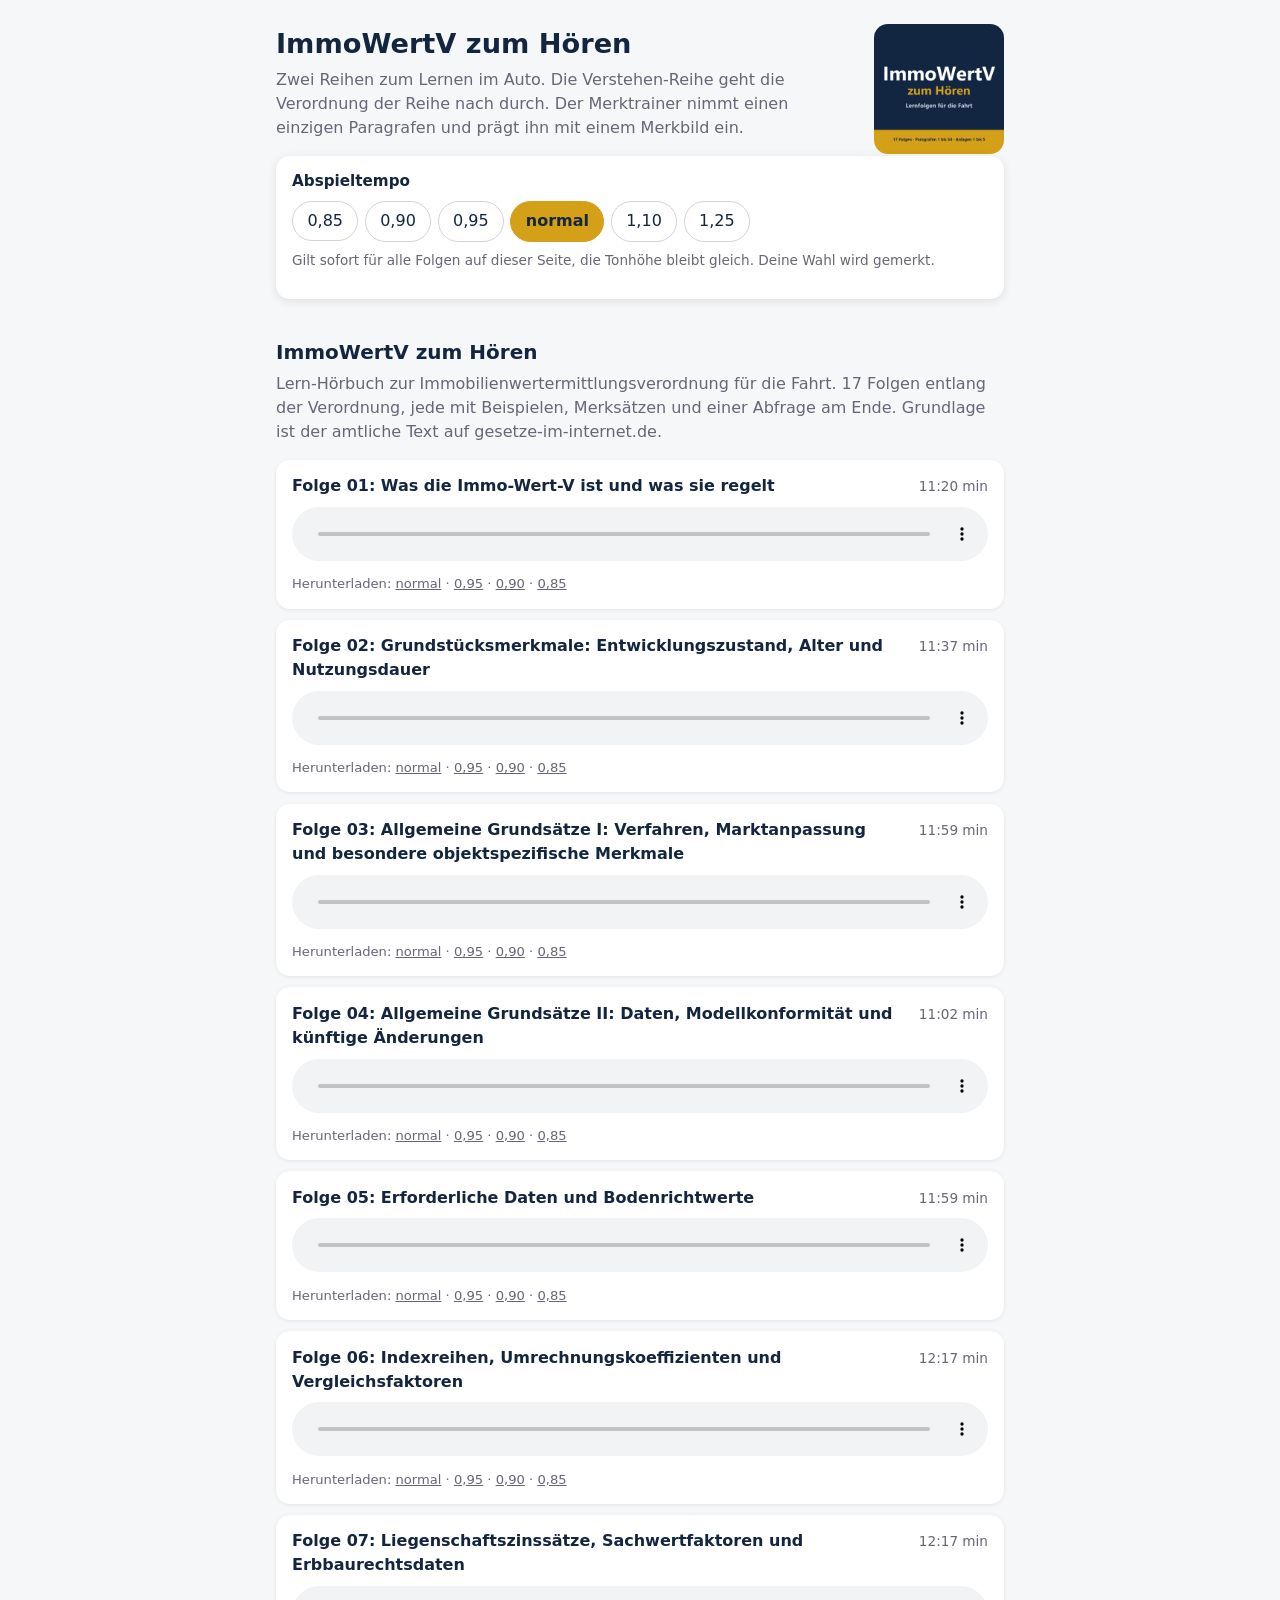
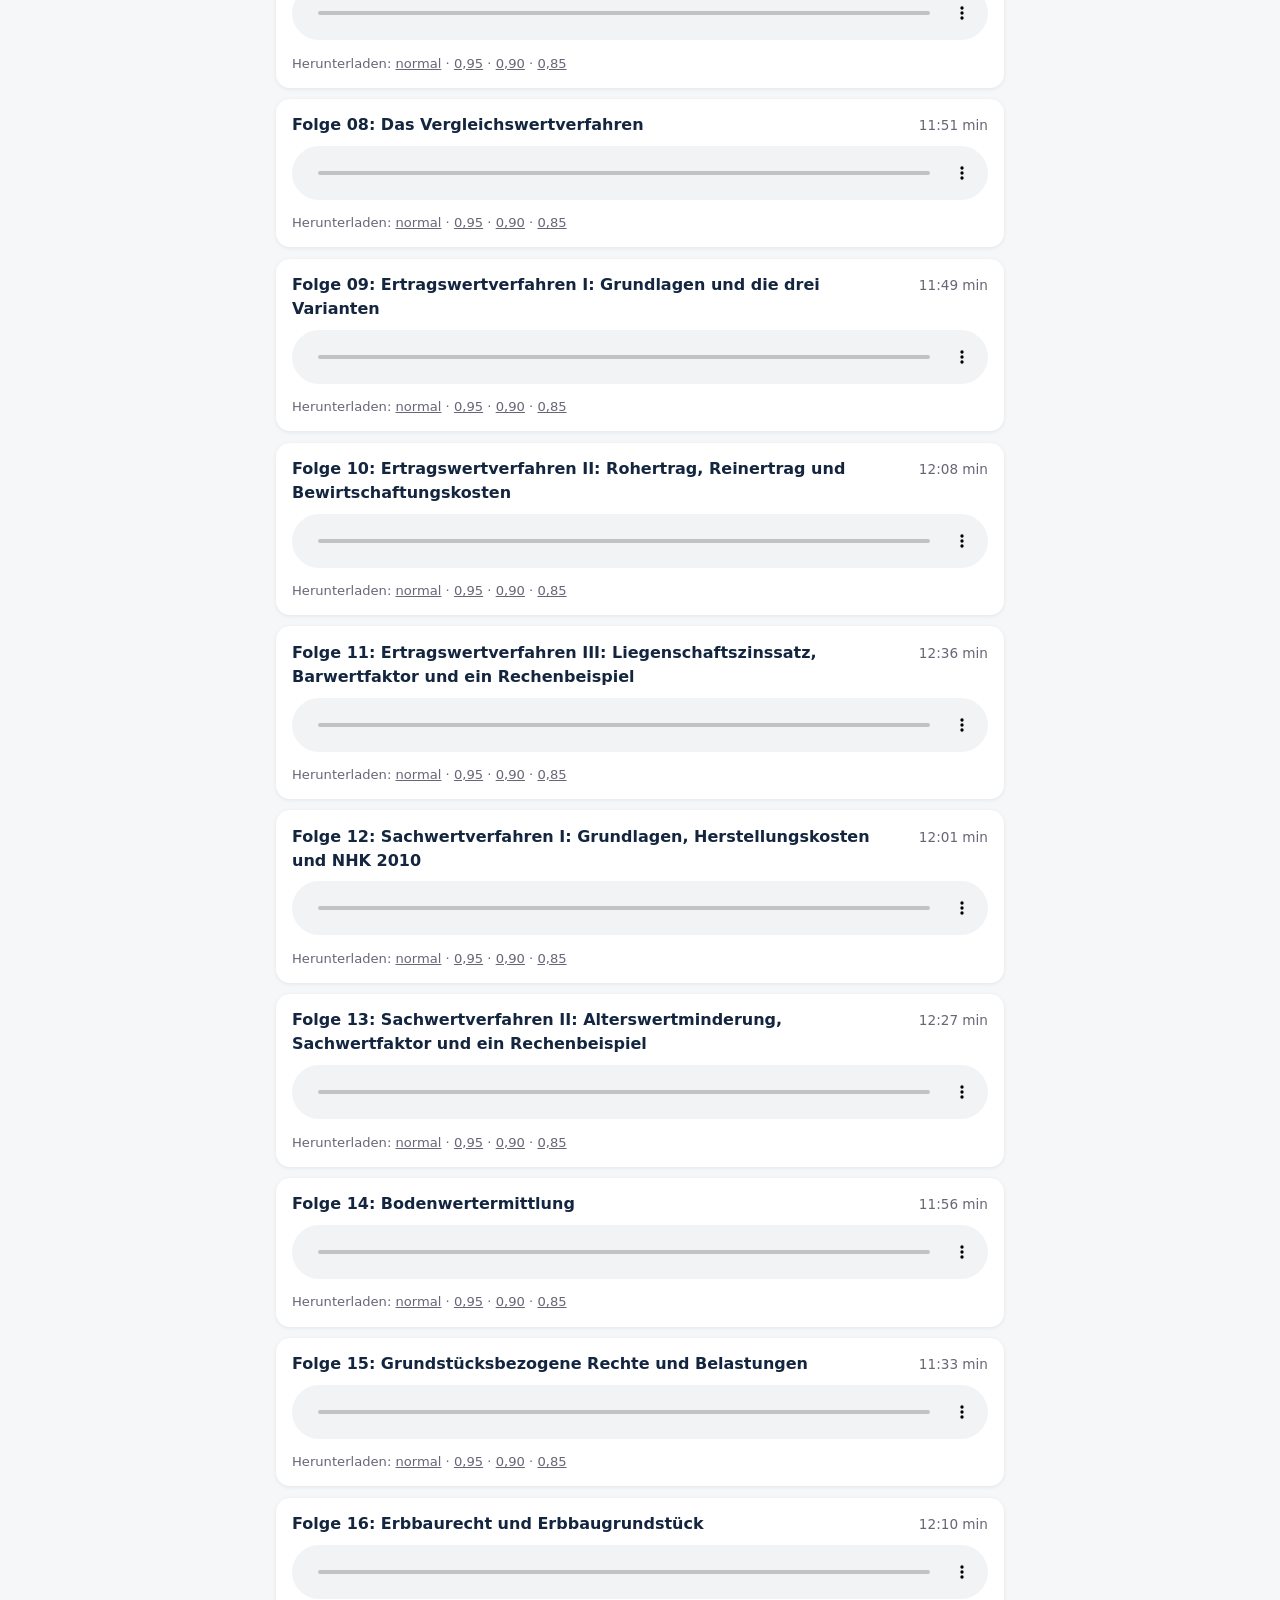
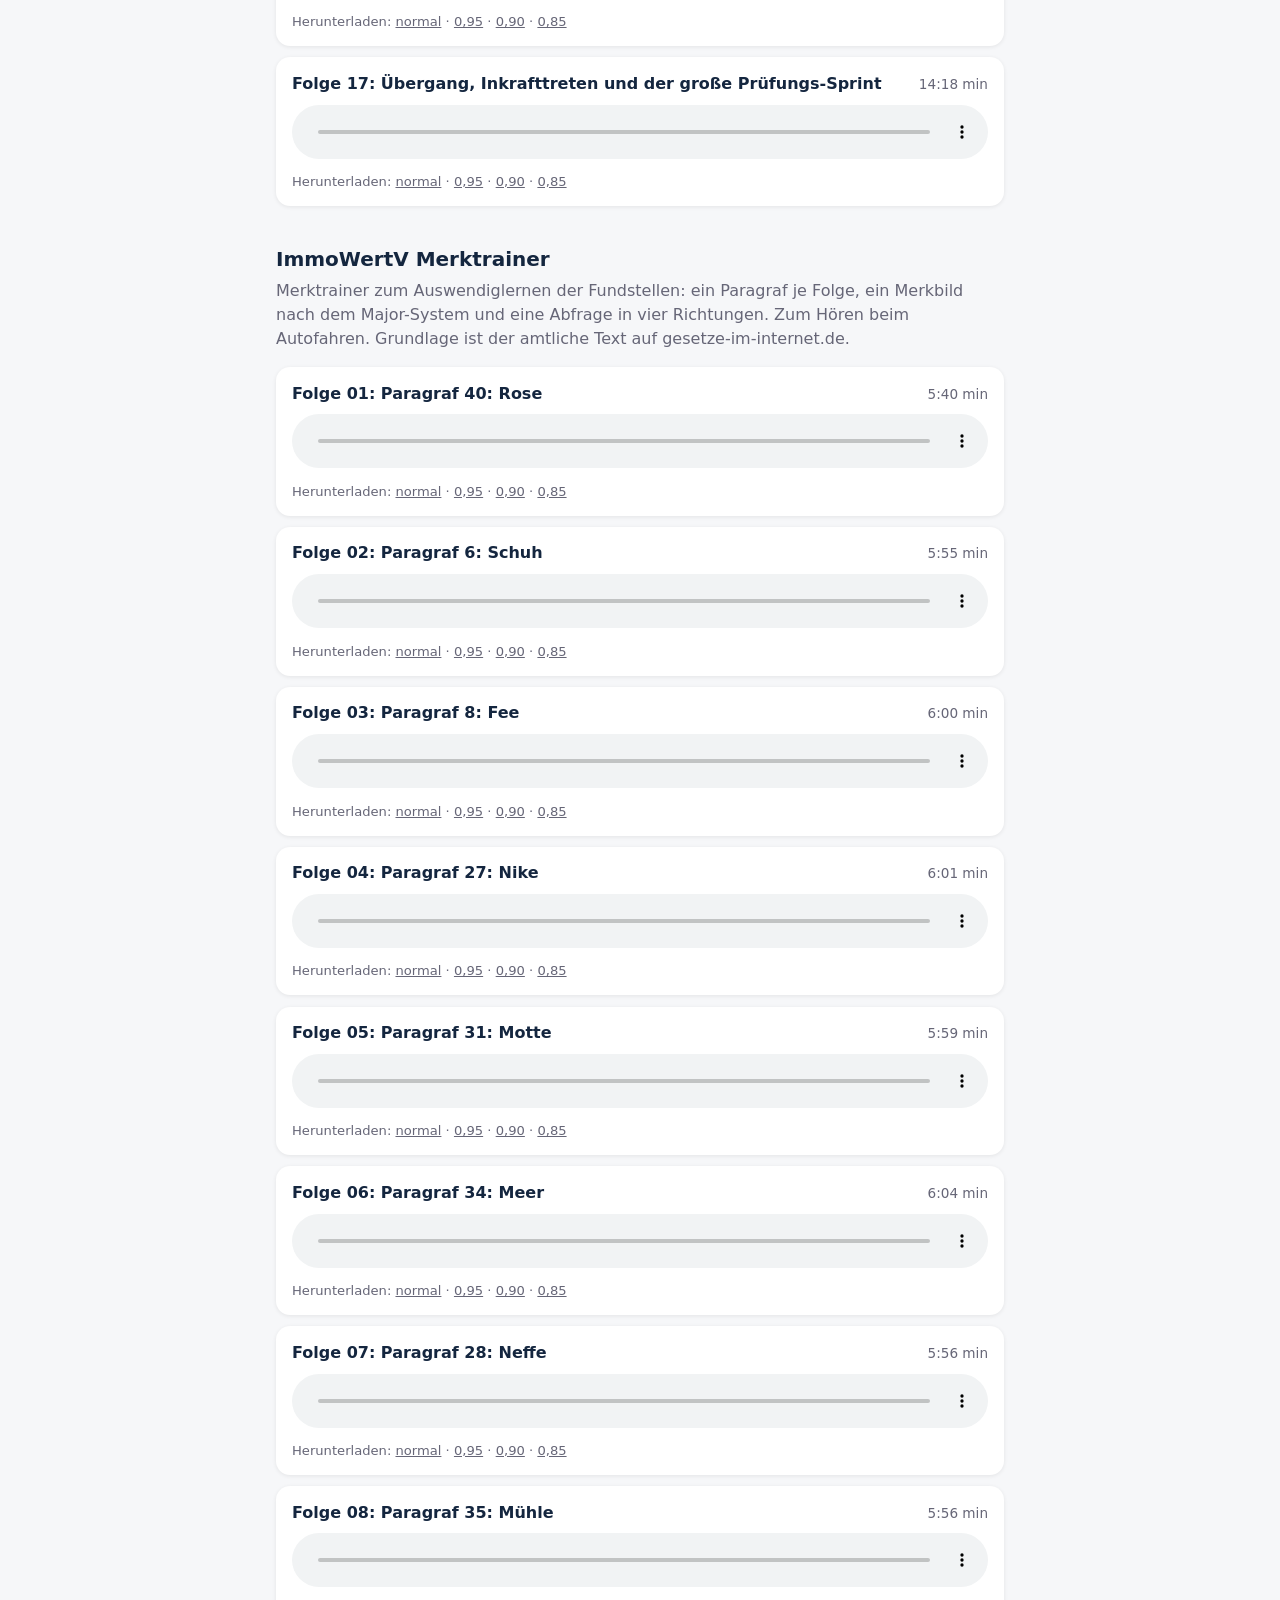
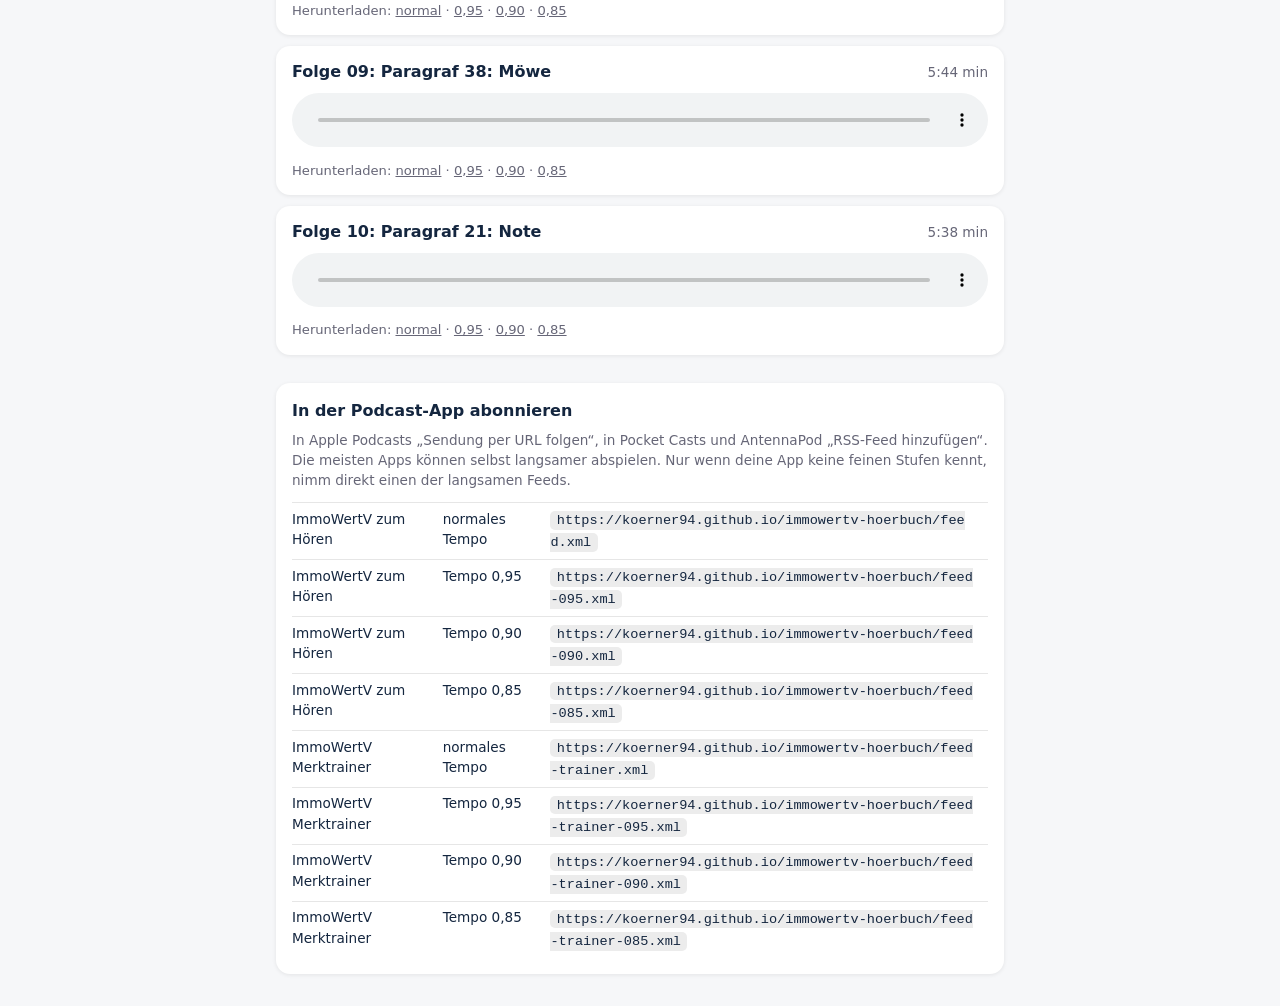
==== index.html @ 3cc15cde "ImmoWertV zum Hören: Folgen, Merktrainer und Feeds" ====
<!doctype html>
<html lang="de"><head><meta charset="utf-8"><meta name="viewport" content="width=device-width,initial-scale=1">
<title>ImmoWertV zum Hören</title>
<link rel="alternate" type="application/rss+xml" title="ImmoWertV zum Hören" href="feed.xml">
<style>
:root { --grund:#f6f7f9; --karte:#fff; --schrift:#14263f; --leise:#667; --akzent:#d4a017; }
@media (prefers-color-scheme: dark) {
  :root { --grund:#11151c; --karte:#1b212b; --schrift:#e8ecf2; --leise:#9aa5b5; }
}
* { box-sizing:border-box; }
body { font-family:system-ui,'Segoe UI',Arial,sans-serif; max-width:760px; margin:0 auto; padding:1.5rem 1rem 4rem;
  background:var(--grund); color:var(--schrift); line-height:1.5; }
h1 { margin:0 0 .2rem; font-size:1.7rem; }
h2 { margin:2.4rem 0 .3rem; font-size:1.25rem; }
.sub { color:var(--leise); margin:0 0 1rem; }
img.cover { width:130px; border-radius:14px; float:right; margin:0 0 1rem 1rem; }
.tempo { position:sticky; top:0; z-index:5; background:var(--karte); border-radius:14px; padding:.9rem 1rem;
  margin:0 0 1.2rem; box-shadow:0 2px 10px rgba(0,0,0,.10); }
.tempo b { display:block; margin-bottom:.5rem; font-size:.95rem; }
.knoepfe { display:flex; flex-wrap:wrap; gap:.4rem; }
button { font:inherit; padding:.45rem .9rem; border-radius:999px; border:1px solid rgba(128,128,128,.35);
  background:transparent; color:inherit; cursor:pointer; }
button:hover { border-color:var(--akzent); }
button[aria-pressed="true"] { background:var(--akzent); border-color:var(--akzent); color:#14263f; font-weight:600; }
.hinweis { color:var(--leise); font-size:.85rem; margin-top:.55rem; }
ul { list-style:none; padding:0; margin:0; }
li { background:var(--karte); border-radius:14px; padding:.9rem 1rem; margin:.7rem 0; box-shadow:0 1px 4px rgba(0,0,0,.08); }
.kopf { display:flex; justify-content:space-between; gap:1rem; align-items:baseline; }
.t { font-weight:600; }
.d { color:var(--leise); font-size:.85rem; white-space:nowrap; }
audio { width:100%; margin-top:.55rem; }
.dl { margin-top:.4rem; font-size:.82rem; color:var(--leise); }
.dl a { color:inherit; }
table { border-collapse:collapse; width:100%; font-size:.85rem; }
td { padding:.35rem .5rem .35rem 0; vertical-align:top; border-top:1px solid rgba(128,128,128,.2); }
code { background:rgba(128,128,128,.15); padding:.12rem .4rem; border-radius:5px; word-break:break-all; }
.block { background:var(--karte); border-radius:14px; padding:1rem; margin:1.8rem 0 0; box-shadow:0 1px 4px rgba(0,0,0,.08); }
</style></head>
<body>
<img class="cover" src="cover.png" alt="Titelbild">
<h1>ImmoWertV zum Hören</h1>
<p class="sub">Zwei Reihen zum Lernen im Auto. Die Verstehen-Reihe geht die Verordnung der Reihe nach durch. Der Merktrainer nimmt einen einzigen Paragrafen und prägt ihn mit einem Merkbild ein.</p>

<div class="tempo">
  <b>Abspieltempo</b>
  <div class="knoepfe" id="tempo">
    <button data-v="0.85">0,85</button>
    <button data-v="0.9">0,90</button>
    <button data-v="0.95">0,95</button>
    <button data-v="1" aria-pressed="true">normal</button>
    <button data-v="1.1">1,10</button>
    <button data-v="1.25">1,25</button>
  </div>
  <p class="hinweis">Gilt sofort für alle Folgen auf dieser Seite, die Tonhöhe bleibt gleich. Deine Wahl wird gemerkt.</p>
</div>
<h2>ImmoWertV zum Hören</h2>
<p class="sub">Lern-Hörbuch zur Immobilienwertermittlungsverordnung für die Fahrt. 17 Folgen entlang der Verordnung, jede mit Beispielen, Merksätzen und einer Abfrage am Ende. Grundlage ist der amtliche Text auf gesetze-im-internet.de.</p>
<ul>
    <li>
      <div class="kopf"><span class="t">Folge 01: Was die Immo-Wert-V ist und was sie regelt</span><span class="d" data-basis="680">11:20 min</span></div>
      <audio controls preload="none" src="folge-01.mp3"></audio>
      <div class="dl">Herunterladen: <a href="folge-01.mp3" download>normal</a>
        &middot; <a href="folge-01-095.mp3" download>0,95</a>
        &middot; <a href="folge-01-090.mp3" download>0,90</a>
        &middot; <a href="folge-01-085.mp3" download>0,85</a></div>
    </li>
    <li>
      <div class="kopf"><span class="t">Folge 02: Grundstücksmerkmale: Entwicklungszustand, Alter und Nutzungsdauer</span><span class="d" data-basis="697">11:37 min</span></div>
      <audio controls preload="none" src="folge-02.mp3"></audio>
      <div class="dl">Herunterladen: <a href="folge-02.mp3" download>normal</a>
        &middot; <a href="folge-02-095.mp3" download>0,95</a>
        &middot; <a href="folge-02-090.mp3" download>0,90</a>
        &middot; <a href="folge-02-085.mp3" download>0,85</a></div>
    </li>
    <li>
      <div class="kopf"><span class="t">Folge 03: Allgemeine Grundsätze I: Verfahren, Marktanpassung und besondere objektspezifische Merkmale</span><span class="d" data-basis="719">11:59 min</span></div>
      <audio controls preload="none" src="folge-03.mp3"></audio>
      <div class="dl">Herunterladen: <a href="folge-03.mp3" download>normal</a>
        &middot; <a href="folge-03-095.mp3" download>0,95</a>
        &middot; <a href="folge-03-090.mp3" download>0,90</a>
        &middot; <a href="folge-03-085.mp3" download>0,85</a></div>
    </li>
    <li>
      <div class="kopf"><span class="t">Folge 04: Allgemeine Grundsätze II: Daten, Modellkonformität und künftige Änderungen</span><span class="d" data-basis="662">11:02 min</span></div>
      <audio controls preload="none" src="folge-04.mp3"></audio>
      <div class="dl">Herunterladen: <a href="folge-04.mp3" download>normal</a>
        &middot; <a href="folge-04-095.mp3" download>0,95</a>
        &middot; <a href="folge-04-090.mp3" download>0,90</a>
        &middot; <a href="folge-04-085.mp3" download>0,85</a></div>
    </li>
    <li>
      <div class="kopf"><span class="t">Folge 05: Erforderliche Daten und Bodenrichtwerte</span><span class="d" data-basis="719">11:59 min</span></div>
      <audio controls preload="none" src="folge-05.mp3"></audio>
      <div class="dl">Herunterladen: <a href="folge-05.mp3" download>normal</a>
        &middot; <a href="folge-05-095.mp3" download>0,95</a>
        &middot; <a href="folge-05-090.mp3" download>0,90</a>
        &middot; <a href="folge-05-085.mp3" download>0,85</a></div>
    </li>
    <li>
      <div class="kopf"><span class="t">Folge 06: Indexreihen, Umrechnungskoeffizienten und Vergleichsfaktoren</span><span class="d" data-basis="737">12:17 min</span></div>
      <audio controls preload="none" src="folge-06.mp3"></audio>
      <div class="dl">Herunterladen: <a href="folge-06.mp3" download>normal</a>
        &middot; <a href="folge-06-095.mp3" download>0,95</a>
        &middot; <a href="folge-06-090.mp3" download>0,90</a>
        &middot; <a href="folge-06-085.mp3" download>0,85</a></div>
    </li>
    <li>
      <div class="kopf"><span class="t">Folge 07: Liegenschaftszinssätze, Sachwertfaktoren und Erbbaurechtsdaten</span><span class="d" data-basis="737">12:17 min</span></div>
      <audio controls preload="none" src="folge-07.mp3"></audio>
      <div class="dl">Herunterladen: <a href="folge-07.mp3" download>normal</a>
        &middot; <a href="folge-07-095.mp3" download>0,95</a>
        &middot; <a href="folge-07-090.mp3" download>0,90</a>
        &middot; <a href="folge-07-085.mp3" download>0,85</a></div>
    </li>
    <li>
      <div class="kopf"><span class="t">Folge 08: Das Vergleichswertverfahren</span><span class="d" data-basis="711">11:51 min</span></div>
      <audio controls preload="none" src="folge-08.mp3"></audio>
      <div class="dl">Herunterladen: <a href="folge-08.mp3" download>normal</a>
        &middot; <a href="folge-08-095.mp3" download>0,95</a>
        &middot; <a href="folge-08-090.mp3" download>0,90</a>
        &middot; <a href="folge-08-085.mp3" download>0,85</a></div>
    </li>
    <li>
      <div class="kopf"><span class="t">Folge 09: Ertragswertverfahren I: Grundlagen und die drei Varianten</span><span class="d" data-basis="709">11:49 min</span></div>
      <audio controls preload="none" src="folge-09.mp3"></audio>
      <div class="dl">Herunterladen: <a href="folge-09.mp3" download>normal</a>
        &middot; <a href="folge-09-095.mp3" download>0,95</a>
        &middot; <a href="folge-09-090.mp3" download>0,90</a>
        &middot; <a href="folge-09-085.mp3" download>0,85</a></div>
    </li>
    <li>
      <div class="kopf"><span class="t">Folge 10: Ertragswertverfahren II: Rohertrag, Reinertrag und Bewirtschaftungskosten</span><span class="d" data-basis="728">12:08 min</span></div>
      <audio controls preload="none" src="folge-10.mp3"></audio>
      <div class="dl">Herunterladen: <a href="folge-10.mp3" download>normal</a>
        &middot; <a href="folge-10-095.mp3" download>0,95</a>
        &middot; <a href="folge-10-090.mp3" download>0,90</a>
        &middot; <a href="folge-10-085.mp3" download>0,85</a></div>
    </li>
    <li>
      <div class="kopf"><span class="t">Folge 11: Ertragswertverfahren III: Liegenschaftszinssatz, Barwertfaktor und ein Rechenbeispiel</span><span class="d" data-basis="756">12:36 min</span></div>
      <audio controls preload="none" src="folge-11.mp3"></audio>
      <div class="dl">Herunterladen: <a href="folge-11.mp3" download>normal</a>
        &middot; <a href="folge-11-095.mp3" download>0,95</a>
        &middot; <a href="folge-11-090.mp3" download>0,90</a>
        &middot; <a href="folge-11-085.mp3" download>0,85</a></div>
    </li>
    <li>
      <div class="kopf"><span class="t">Folge 12: Sachwertverfahren I: Grundlagen, Herstellungskosten und NHK 2010</span><span class="d" data-basis="721">12:01 min</span></div>
      <audio controls preload="none" src="folge-12.mp3"></audio>
      <div class="dl">Herunterladen: <a href="folge-12.mp3" download>normal</a>
        &middot; <a href="folge-12-095.mp3" download>0,95</a>
        &middot; <a href="folge-12-090.mp3" download>0,90</a>
        &middot; <a href="folge-12-085.mp3" download>0,85</a></div>
    </li>
    <li>
      <div class="kopf"><span class="t">Folge 13: Sachwertverfahren II: Alterswertminderung, Sachwertfaktor und ein Rechenbeispiel</span><span class="d" data-basis="747">12:27 min</span></div>
      <audio controls preload="none" src="folge-13.mp3"></audio>
      <div class="dl">Herunterladen: <a href="folge-13.mp3" download>normal</a>
        &middot; <a href="folge-13-095.mp3" download>0,95</a>
        &middot; <a href="folge-13-090.mp3" download>0,90</a>
        &middot; <a href="folge-13-085.mp3" download>0,85</a></div>
    </li>
    <li>
      <div class="kopf"><span class="t">Folge 14: Bodenwertermittlung</span><span class="d" data-basis="716">11:56 min</span></div>
      <audio controls preload="none" src="folge-14.mp3"></audio>
      <div class="dl">Herunterladen: <a href="folge-14.mp3" download>normal</a>
        &middot; <a href="folge-14-095.mp3" download>0,95</a>
        &middot; <a href="folge-14-090.mp3" download>0,90</a>
        &middot; <a href="folge-14-085.mp3" download>0,85</a></div>
    </li>
    <li>
      <div class="kopf"><span class="t">Folge 15: Grundstücksbezogene Rechte und Belastungen</span><span class="d" data-basis="693">11:33 min</span></div>
      <audio controls preload="none" src="folge-15.mp3"></audio>
      <div class="dl">Herunterladen: <a href="folge-15.mp3" download>normal</a>
        &middot; <a href="folge-15-095.mp3" download>0,95</a>
        &middot; <a href="folge-15-090.mp3" download>0,90</a>
        &middot; <a href="folge-15-085.mp3" download>0,85</a></div>
    </li>
    <li>
      <div class="kopf"><span class="t">Folge 16: Erbbaurecht und Erbbaugrundstück</span><span class="d" data-basis="730">12:10 min</span></div>
      <audio controls preload="none" src="folge-16.mp3"></audio>
      <div class="dl">Herunterladen: <a href="folge-16.mp3" download>normal</a>
        &middot; <a href="folge-16-095.mp3" download>0,95</a>
        &middot; <a href="folge-16-090.mp3" download>0,90</a>
        &middot; <a href="folge-16-085.mp3" download>0,85</a></div>
    </li>
    <li>
      <div class="kopf"><span class="t">Folge 17: Übergang, Inkrafttreten und der große Prüfungs-Sprint</span><span class="d" data-basis="858">14:18 min</span></div>
      <audio controls preload="none" src="folge-17.mp3"></audio>
      <div class="dl">Herunterladen: <a href="folge-17.mp3" download>normal</a>
        &middot; <a href="folge-17-095.mp3" download>0,95</a>
        &middot; <a href="folge-17-090.mp3" download>0,90</a>
        &middot; <a href="folge-17-085.mp3" download>0,85</a></div>
    </li>
</ul>
<h2>ImmoWertV Merktrainer</h2>
<p class="sub">Merktrainer zum Auswendiglernen der Fundstellen: ein Paragraf je Folge, ein Merkbild nach dem Major-System und eine Abfrage in vier Richtungen. Zum Hören beim Autofahren. Grundlage ist der amtliche Text auf gesetze-im-internet.de.</p>
<ul>
    <li>
      <div class="kopf"><span class="t">Folge 01: Paragraf 40: Rose</span><span class="d" data-basis="340">5:40 min</span></div>
      <audio controls preload="none" src="trainer-01.mp3"></audio>
      <div class="dl">Herunterladen: <a href="trainer-01.mp3" download>normal</a>
        &middot; <a href="trainer-01-095.mp3" download>0,95</a>
        &middot; <a href="trainer-01-090.mp3" download>0,90</a>
        &middot; <a href="trainer-01-085.mp3" download>0,85</a></div>
    </li>
    <li>
      <div class="kopf"><span class="t">Folge 02: Paragraf 6: Schuh</span><span class="d" data-basis="355">5:55 min</span></div>
      <audio controls preload="none" src="trainer-02.mp3"></audio>
      <div class="dl">Herunterladen: <a href="trainer-02.mp3" download>normal</a>
        &middot; <a href="trainer-02-095.mp3" download>0,95</a>
        &middot; <a href="trainer-02-090.mp3" download>0,90</a>
        &middot; <a href="trainer-02-085.mp3" download>0,85</a></div>
    </li>
    <li>
      <div class="kopf"><span class="t">Folge 03: Paragraf 8: Fee</span><span class="d" data-basis="360">6:00 min</span></div>
      <audio controls preload="none" src="trainer-03.mp3"></audio>
      <div class="dl">Herunterladen: <a href="trainer-03.mp3" download>normal</a>
        &middot; <a href="trainer-03-095.mp3" download>0,95</a>
        &middot; <a href="trainer-03-090.mp3" download>0,90</a>
        &middot; <a href="trainer-03-085.mp3" download>0,85</a></div>
    </li>
    <li>
      <div class="kopf"><span class="t">Folge 04: Paragraf 27: Nike</span><span class="d" data-basis="361">6:01 min</span></div>
      <audio controls preload="none" src="trainer-04.mp3"></audio>
      <div class="dl">Herunterladen: <a href="trainer-04.mp3" download>normal</a>
        &middot; <a href="trainer-04-095.mp3" download>0,95</a>
        &middot; <a href="trainer-04-090.mp3" download>0,90</a>
        &middot; <a href="trainer-04-085.mp3" download>0,85</a></div>
    </li>
    <li>
      <div class="kopf"><span class="t">Folge 05: Paragraf 31: Motte</span><span class="d" data-basis="359">5:59 min</span></div>
      <audio controls preload="none" src="trainer-05.mp3"></audio>
      <div class="dl">Herunterladen: <a href="trainer-05.mp3" download>normal</a>
        &middot; <a href="trainer-05-095.mp3" download>0,95</a>
        &middot; <a href="trainer-05-090.mp3" download>0,90</a>
        &middot; <a href="trainer-05-085.mp3" download>0,85</a></div>
    </li>
    <li>
      <div class="kopf"><span class="t">Folge 06: Paragraf 34: Meer</span><span class="d" data-basis="364">6:04 min</span></div>
      <audio controls preload="none" src="trainer-06.mp3"></audio>
      <div class="dl">Herunterladen: <a href="trainer-06.mp3" download>normal</a>
        &middot; <a href="trainer-06-095.mp3" download>0,95</a>
        &middot; <a href="trainer-06-090.mp3" download>0,90</a>
        &middot; <a href="trainer-06-085.mp3" download>0,85</a></div>
    </li>
    <li>
      <div class="kopf"><span class="t">Folge 07: Paragraf 28: Neffe</span><span class="d" data-basis="356">5:56 min</span></div>
      <audio controls preload="none" src="trainer-07.mp3"></audio>
      <div class="dl">Herunterladen: <a href="trainer-07.mp3" download>normal</a>
        &middot; <a href="trainer-07-095.mp3" download>0,95</a>
        &middot; <a href="trainer-07-090.mp3" download>0,90</a>
        &middot; <a href="trainer-07-085.mp3" download>0,85</a></div>
    </li>
    <li>
      <div class="kopf"><span class="t">Folge 08: Paragraf 35: Mühle</span><span class="d" data-basis="356">5:56 min</span></div>
      <audio controls preload="none" src="trainer-08.mp3"></audio>
      <div class="dl">Herunterladen: <a href="trainer-08.mp3" download>normal</a>
        &middot; <a href="trainer-08-095.mp3" download>0,95</a>
        &middot; <a href="trainer-08-090.mp3" download>0,90</a>
        &middot; <a href="trainer-08-085.mp3" download>0,85</a></div>
    </li>
    <li>
      <div class="kopf"><span class="t">Folge 09: Paragraf 38: Möwe</span><span class="d" data-basis="344">5:44 min</span></div>
      <audio controls preload="none" src="trainer-09.mp3"></audio>
      <div class="dl">Herunterladen: <a href="trainer-09.mp3" download>normal</a>
        &middot; <a href="trainer-09-095.mp3" download>0,95</a>
        &middot; <a href="trainer-09-090.mp3" download>0,90</a>
        &middot; <a href="trainer-09-085.mp3" download>0,85</a></div>
    </li>
    <li>
      <div class="kopf"><span class="t">Folge 10: Paragraf 21: Note</span><span class="d" data-basis="338">5:38 min</span></div>
      <audio controls preload="none" src="trainer-10.mp3"></audio>
      <div class="dl">Herunterladen: <a href="trainer-10.mp3" download>normal</a>
        &middot; <a href="trainer-10-095.mp3" download>0,95</a>
        &middot; <a href="trainer-10-090.mp3" download>0,90</a>
        &middot; <a href="trainer-10-085.mp3" download>0,85</a></div>
    </li>
</ul>
<div class="block">
  <b>In der Podcast-App abonnieren</b>
  <p class="hinweis" style="margin:.4rem 0 .7rem">In Apple Podcasts „Sendung per URL folgen“, in Pocket Casts und AntennaPod „RSS-Feed hinzufügen“.
  Die meisten Apps können selbst langsamer abspielen. Nur wenn deine App keine feinen Stufen kennt, nimm direkt einen der langsamen Feeds.</p>
  <table>
      <tr><td>ImmoWertV zum Hören</td><td>normales Tempo</td><td><code>https://koerner94.github.io/immowertv-hoerbuch/feed.xml</code></td></tr>
      <tr><td>ImmoWertV zum Hören</td><td>Tempo 0,95</td><td><code>https://koerner94.github.io/immowertv-hoerbuch/feed-095.xml</code></td></tr>
      <tr><td>ImmoWertV zum Hören</td><td>Tempo 0,90</td><td><code>https://koerner94.github.io/immowertv-hoerbuch/feed-090.xml</code></td></tr>
      <tr><td>ImmoWertV zum Hören</td><td>Tempo 0,85</td><td><code>https://koerner94.github.io/immowertv-hoerbuch/feed-085.xml</code></td></tr>
      <tr><td>ImmoWertV Merktrainer</td><td>normales Tempo</td><td><code>https://koerner94.github.io/immowertv-hoerbuch/feed-trainer.xml</code></td></tr>
      <tr><td>ImmoWertV Merktrainer</td><td>Tempo 0,95</td><td><code>https://koerner94.github.io/immowertv-hoerbuch/feed-trainer-095.xml</code></td></tr>
      <tr><td>ImmoWertV Merktrainer</td><td>Tempo 0,90</td><td><code>https://koerner94.github.io/immowertv-hoerbuch/feed-trainer-090.xml</code></td></tr>
      <tr><td>ImmoWertV Merktrainer</td><td>Tempo 0,85</td><td><code>https://koerner94.github.io/immowertv-hoerbuch/feed-trainer-085.xml</code></td></tr>
  </table>
</div>

<script>
(function () {
  var knoepfe = Array.prototype.slice.call(document.querySelectorAll('#tempo button'));
  var spieler = Array.prototype.slice.call(document.querySelectorAll('audio'));
  var dauern = Array.prototype.slice.call(document.querySelectorAll('.d'));
  function zeit(s) {
    s = Math.round(s);
    var m = Math.floor(s / 60), r = s % 60;
    return m + ':' + (r < 10 ? '0' : '') + r;
  }
  function setze(v, merken) {
    spieler.forEach(function (a) { a.playbackRate = v; a.defaultPlaybackRate = v; });
    knoepfe.forEach(function (b) { b.setAttribute('aria-pressed', String(Number(b.dataset.v) === v)); });
    dauern.forEach(function (d) { d.textContent = zeit(Number(d.dataset.basis) / v) + ' min'; });
    if (merken) { try { localStorage.setItem('tempo', String(v)); } catch (e) {} }
  }
  knoepfe.forEach(function (b) {
    b.addEventListener('click', function () { setze(Number(b.dataset.v), true); });
  });
  var gemerkt = 1;
  try { gemerkt = Number(localStorage.getItem('tempo')) || 1; } catch (e) {}
  setze(gemerkt, false);
  spieler.forEach(function (a) {
    a.addEventListener('loadedmetadata', function () {
      var akt = knoepfe.filter(function (b) { return b.getAttribute('aria-pressed') === 'true'; })[0];
      a.playbackRate = akt ? Number(akt.dataset.v) : 1;
    });
  });
})();
</script>
</body></html>
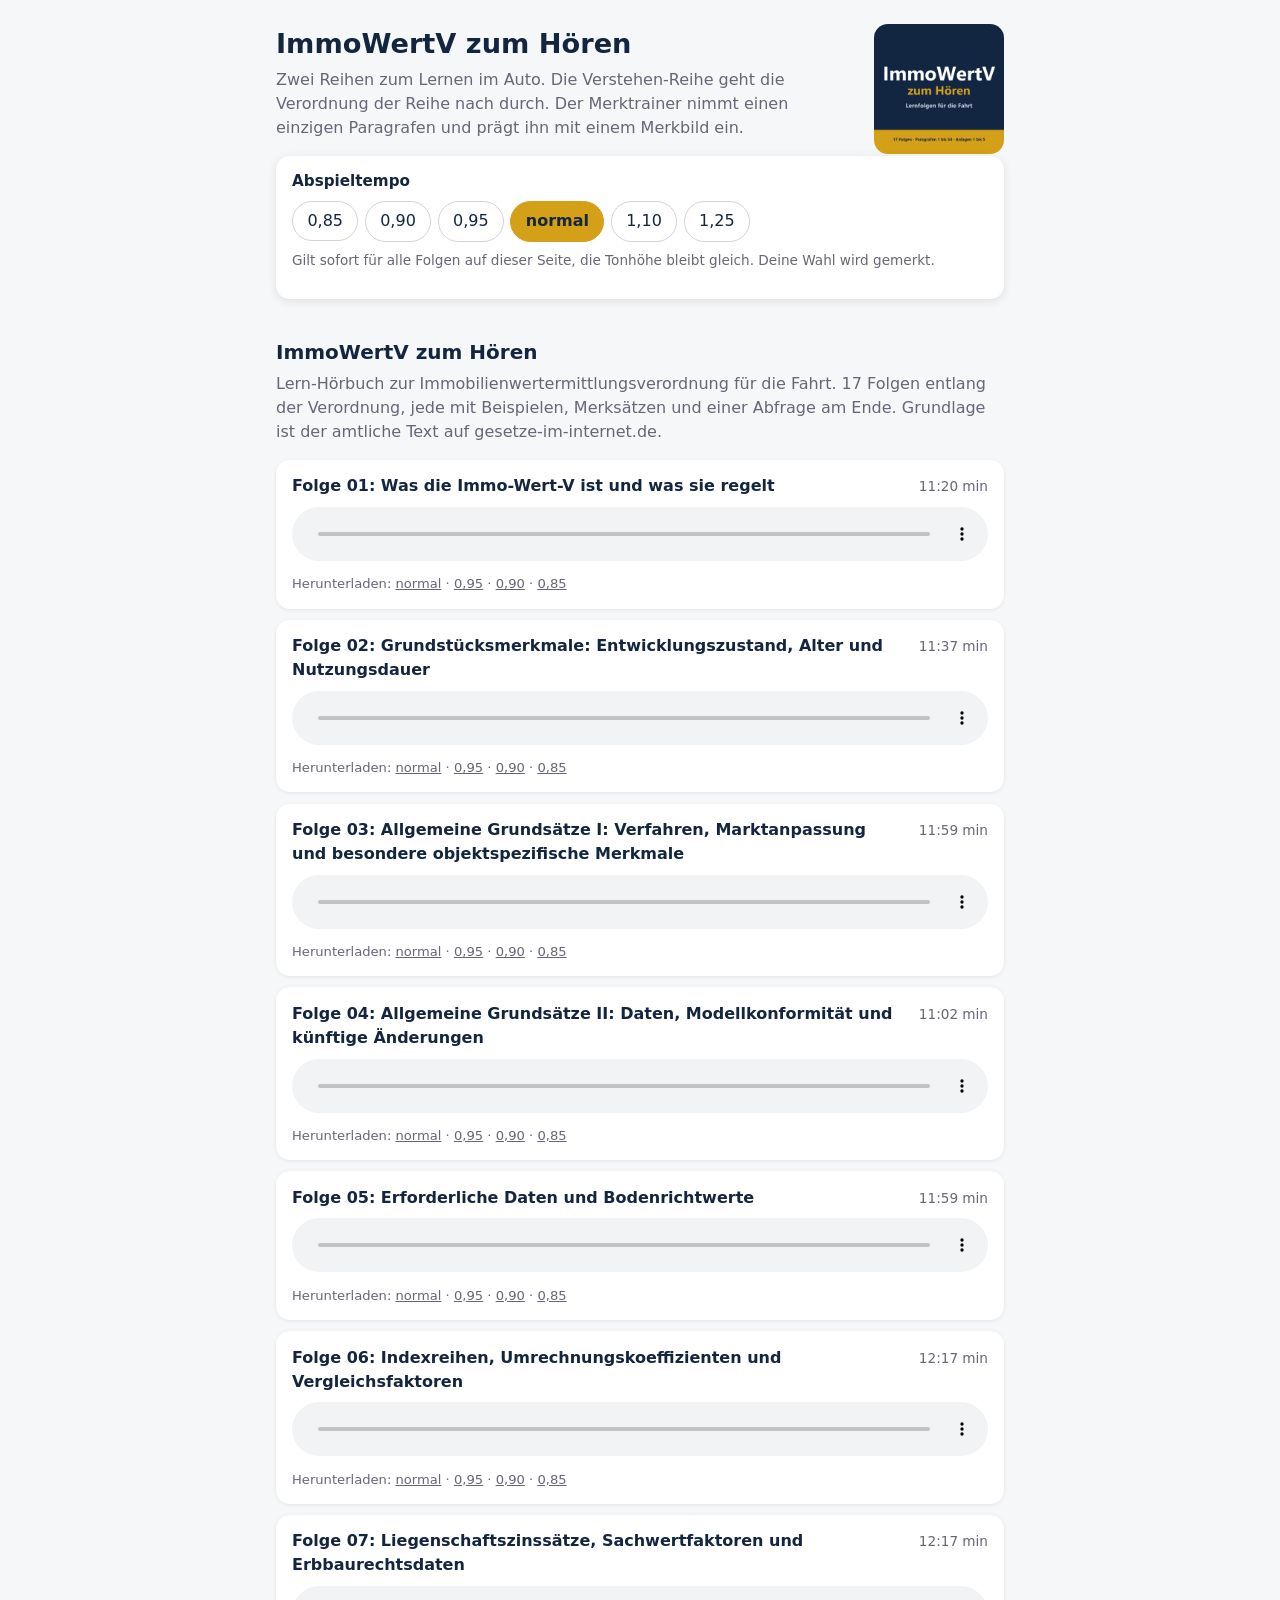
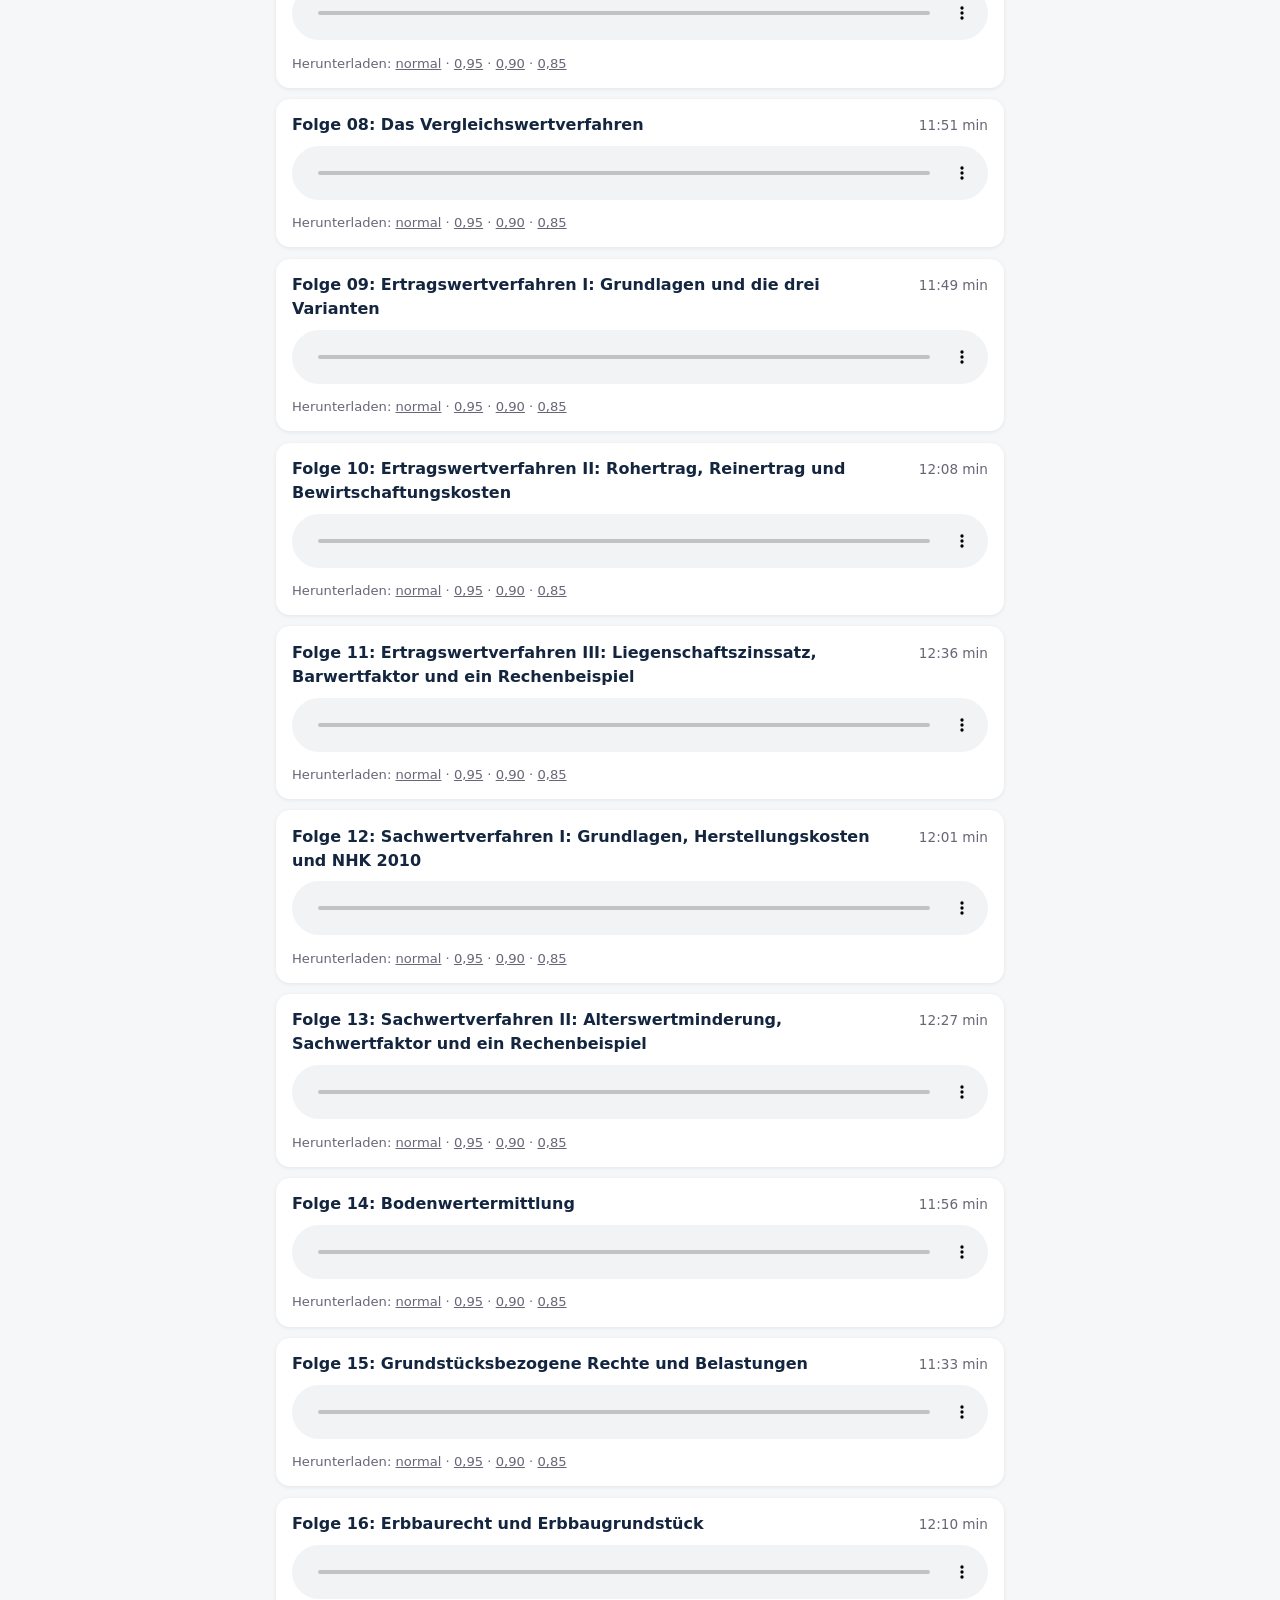
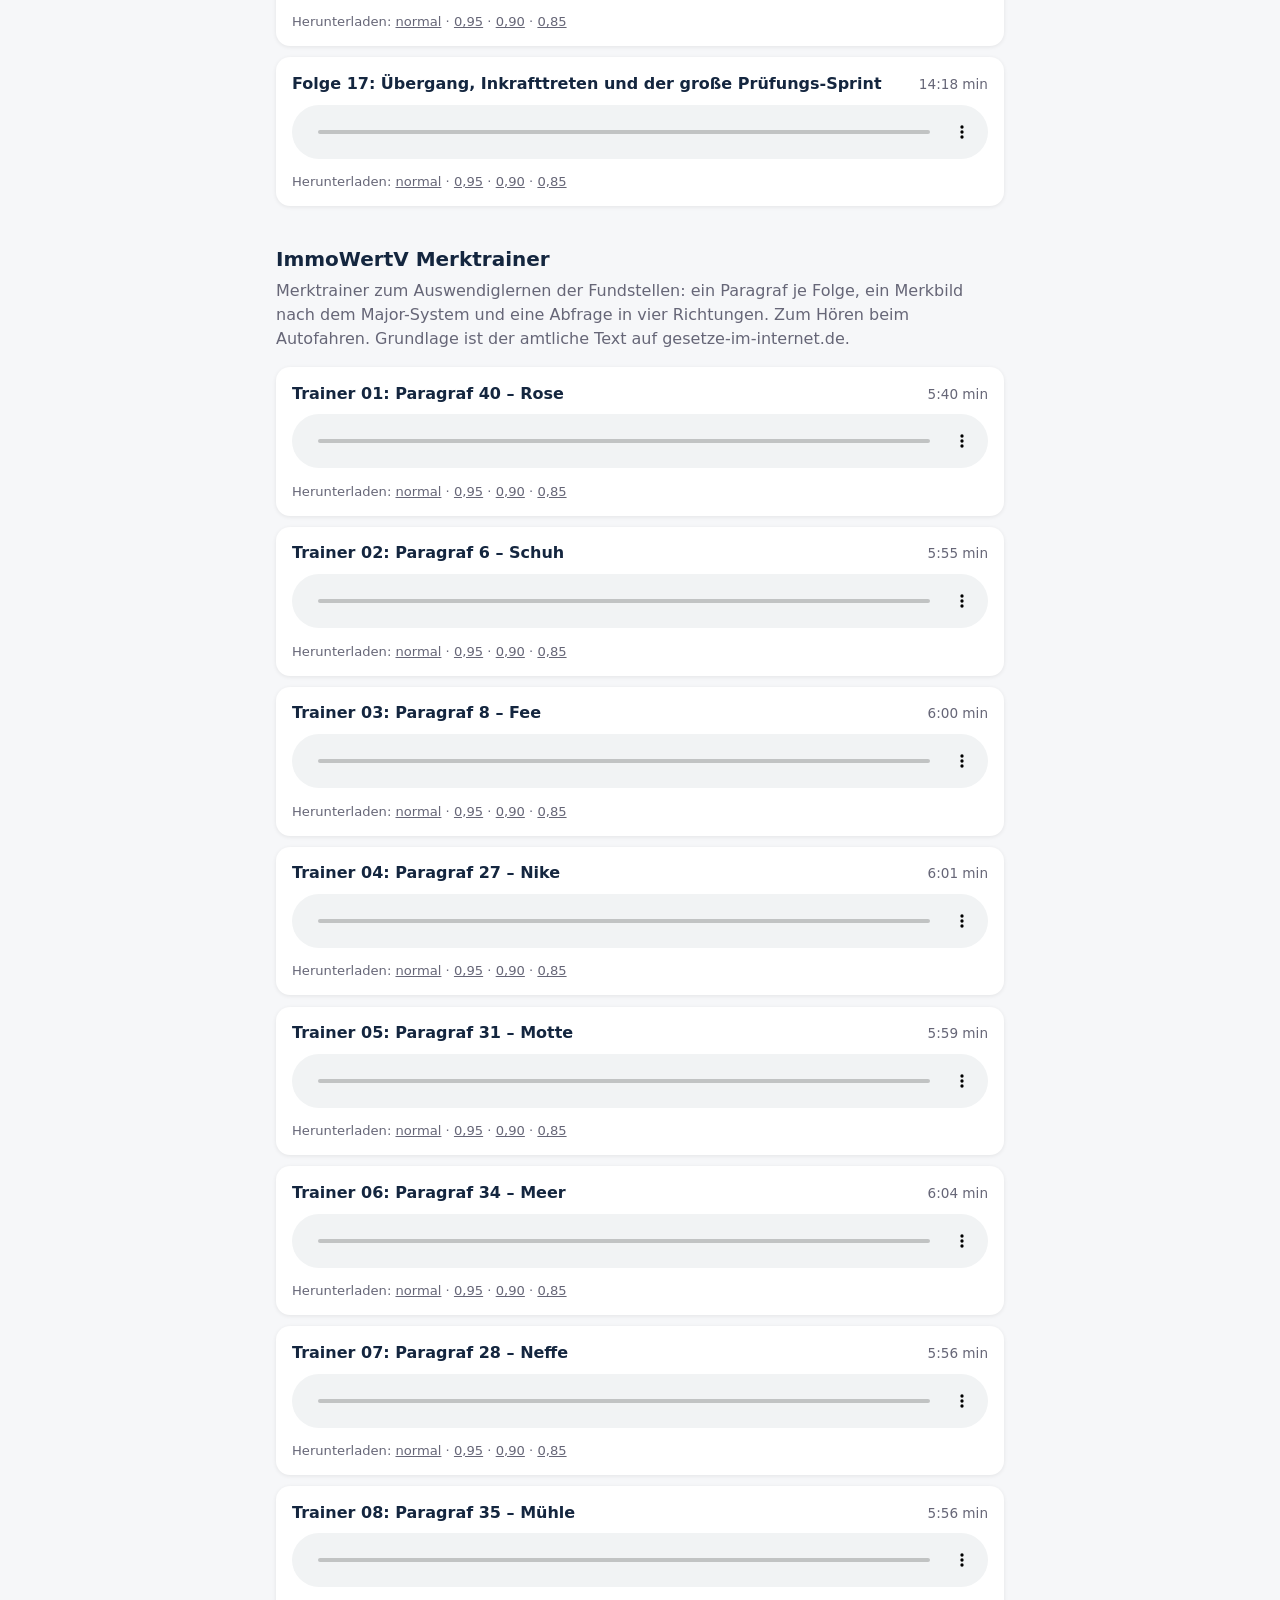
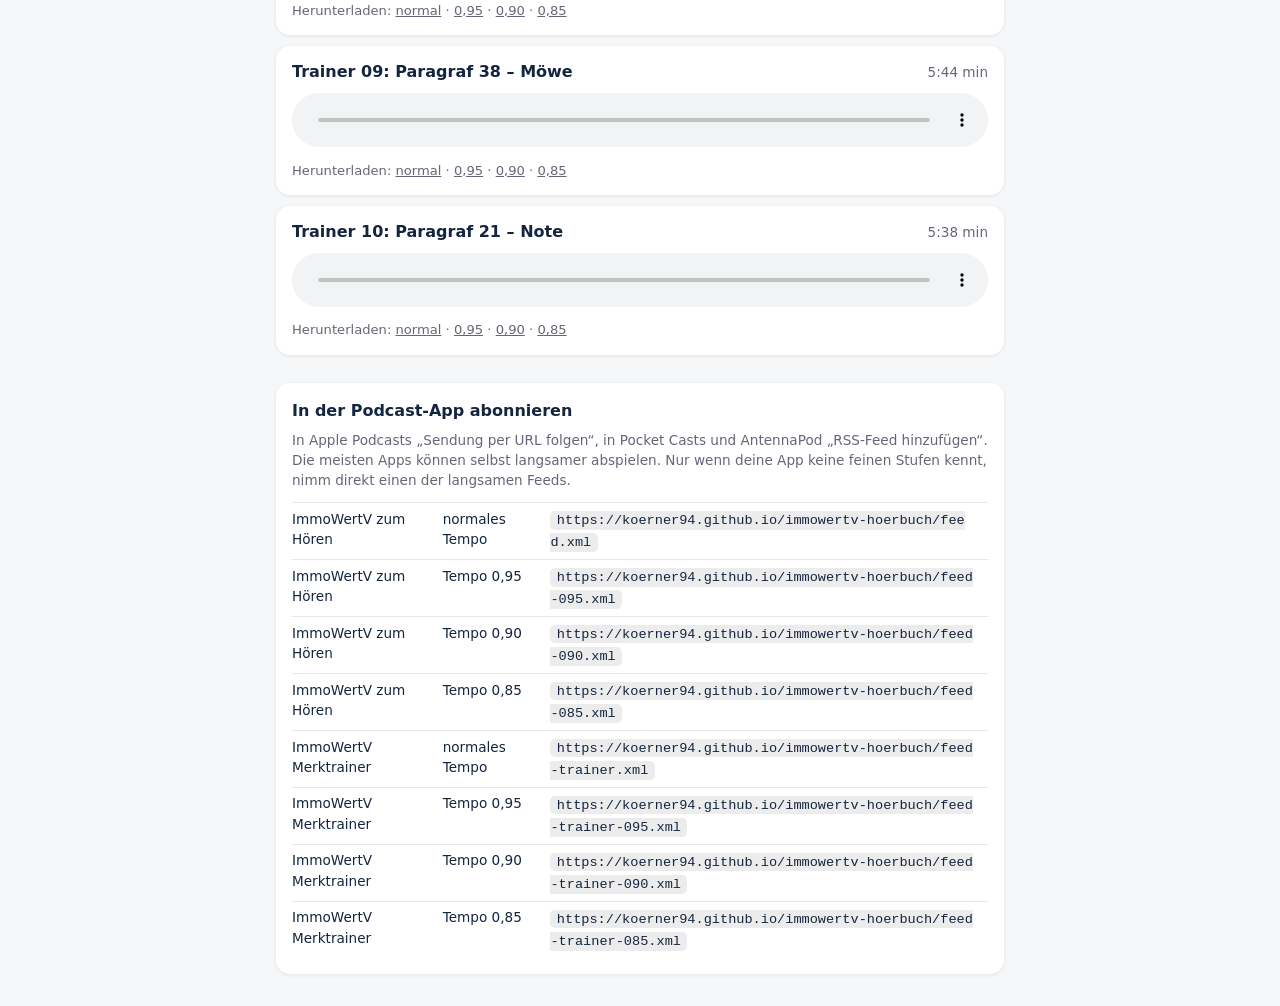
==== commit 73d7670a: "ImmoWertV zum Hören: Folgen, Merktrainer und Feeds" ====
--- a/index.html
+++ b/index.html
@@ -197,7 +197,7 @@
 <p class="sub">Merktrainer zum Auswendiglernen der Fundstellen: ein Paragraf je Folge, ein Merkbild nach dem Major-System und eine Abfrage in vier Richtungen. Zum Hören beim Autofahren. Grundlage ist der amtliche Text auf gesetze-im-internet.de.</p>
 <ul>
     <li>
-      <div class="kopf"><span class="t">Folge 01: Paragraf 40: Rose</span><span class="d" data-basis="340">5:40 min</span></div>
+      <div class="kopf"><span class="t">Trainer 01: Paragraf 40 – Rose</span><span class="d" data-basis="340">5:40 min</span></div>
       <audio controls preload="none" src="trainer-01.mp3"></audio>
       <div class="dl">Herunterladen: <a href="trainer-01.mp3" download>normal</a>
         &middot; <a href="trainer-01-095.mp3" download>0,95</a>
@@ -205,7 +205,7 @@
         &middot; <a href="trainer-01-085.mp3" download>0,85</a></div>
     </li>
     <li>
-      <div class="kopf"><span class="t">Folge 02: Paragraf 6: Schuh</span><span class="d" data-basis="355">5:55 min</span></div>
+      <div class="kopf"><span class="t">Trainer 02: Paragraf 6 – Schuh</span><span class="d" data-basis="355">5:55 min</span></div>
       <audio controls preload="none" src="trainer-02.mp3"></audio>
       <div class="dl">Herunterladen: <a href="trainer-02.mp3" download>normal</a>
         &middot; <a href="trainer-02-095.mp3" download>0,95</a>
@@ -213,7 +213,7 @@
         &middot; <a href="trainer-02-085.mp3" download>0,85</a></div>
     </li>
     <li>
-      <div class="kopf"><span class="t">Folge 03: Paragraf 8: Fee</span><span class="d" data-basis="360">6:00 min</span></div>
+      <div class="kopf"><span class="t">Trainer 03: Paragraf 8 – Fee</span><span class="d" data-basis="360">6:00 min</span></div>
       <audio controls preload="none" src="trainer-03.mp3"></audio>
       <div class="dl">Herunterladen: <a href="trainer-03.mp3" download>normal</a>
         &middot; <a href="trainer-03-095.mp3" download>0,95</a>
@@ -221,7 +221,7 @@
         &middot; <a href="trainer-03-085.mp3" download>0,85</a></div>
     </li>
     <li>
-      <div class="kopf"><span class="t">Folge 04: Paragraf 27: Nike</span><span class="d" data-basis="361">6:01 min</span></div>
+      <div class="kopf"><span class="t">Trainer 04: Paragraf 27 – Nike</span><span class="d" data-basis="361">6:01 min</span></div>
       <audio controls preload="none" src="trainer-04.mp3"></audio>
       <div class="dl">Herunterladen: <a href="trainer-04.mp3" download>normal</a>
         &middot; <a href="trainer-04-095.mp3" download>0,95</a>
@@ -229,7 +229,7 @@
         &middot; <a href="trainer-04-085.mp3" download>0,85</a></div>
     </li>
     <li>
-      <div class="kopf"><span class="t">Folge 05: Paragraf 31: Motte</span><span class="d" data-basis="359">5:59 min</span></div>
+      <div class="kopf"><span class="t">Trainer 05: Paragraf 31 – Motte</span><span class="d" data-basis="359">5:59 min</span></div>
       <audio controls preload="none" src="trainer-05.mp3"></audio>
       <div class="dl">Herunterladen: <a href="trainer-05.mp3" download>normal</a>
         &middot; <a href="trainer-05-095.mp3" download>0,95</a>
@@ -237,7 +237,7 @@
         &middot; <a href="trainer-05-085.mp3" download>0,85</a></div>
     </li>
     <li>
-      <div class="kopf"><span class="t">Folge 06: Paragraf 34: Meer</span><span class="d" data-basis="364">6:04 min</span></div>
+      <div class="kopf"><span class="t">Trainer 06: Paragraf 34 – Meer</span><span class="d" data-basis="364">6:04 min</span></div>
       <audio controls preload="none" src="trainer-06.mp3"></audio>
       <div class="dl">Herunterladen: <a href="trainer-06.mp3" download>normal</a>
         &middot; <a href="trainer-06-095.mp3" download>0,95</a>
@@ -245,7 +245,7 @@
         &middot; <a href="trainer-06-085.mp3" download>0,85</a></div>
     </li>
     <li>
-      <div class="kopf"><span class="t">Folge 07: Paragraf 28: Neffe</span><span class="d" data-basis="356">5:56 min</span></div>
+      <div class="kopf"><span class="t">Trainer 07: Paragraf 28 – Neffe</span><span class="d" data-basis="356">5:56 min</span></div>
       <audio controls preload="none" src="trainer-07.mp3"></audio>
       <div class="dl">Herunterladen: <a href="trainer-07.mp3" download>normal</a>
         &middot; <a href="trainer-07-095.mp3" download>0,95</a>
@@ -253,7 +253,7 @@
         &middot; <a href="trainer-07-085.mp3" download>0,85</a></div>
     </li>
     <li>
-      <div class="kopf"><span class="t">Folge 08: Paragraf 35: Mühle</span><span class="d" data-basis="356">5:56 min</span></div>
+      <div class="kopf"><span class="t">Trainer 08: Paragraf 35 – Mühle</span><span class="d" data-basis="356">5:56 min</span></div>
       <audio controls preload="none" src="trainer-08.mp3"></audio>
       <div class="dl">Herunterladen: <a href="trainer-08.mp3" download>normal</a>
         &middot; <a href="trainer-08-095.mp3" download>0,95</a>
@@ -261,7 +261,7 @@
         &middot; <a href="trainer-08-085.mp3" download>0,85</a></div>
     </li>
     <li>
-      <div class="kopf"><span class="t">Folge 09: Paragraf 38: Möwe</span><span class="d" data-basis="344">5:44 min</span></div>
+      <div class="kopf"><span class="t">Trainer 09: Paragraf 38 – Möwe</span><span class="d" data-basis="344">5:44 min</span></div>
       <audio controls preload="none" src="trainer-09.mp3"></audio>
       <div class="dl">Herunterladen: <a href="trainer-09.mp3" download>normal</a>
         &middot; <a href="trainer-09-095.mp3" download>0,95</a>
@@ -269,7 +269,7 @@
         &middot; <a href="trainer-09-085.mp3" download>0,85</a></div>
     </li>
     <li>
-      <div class="kopf"><span class="t">Folge 10: Paragraf 21: Note</span><span class="d" data-basis="338">5:38 min</span></div>
+      <div class="kopf"><span class="t">Trainer 10: Paragraf 21 – Note</span><span class="d" data-basis="338">5:38 min</span></div>
       <audio controls preload="none" src="trainer-10.mp3"></audio>
       <div class="dl">Herunterladen: <a href="trainer-10.mp3" download>normal</a>
         &middot; <a href="trainer-10-095.mp3" download>0,95</a>
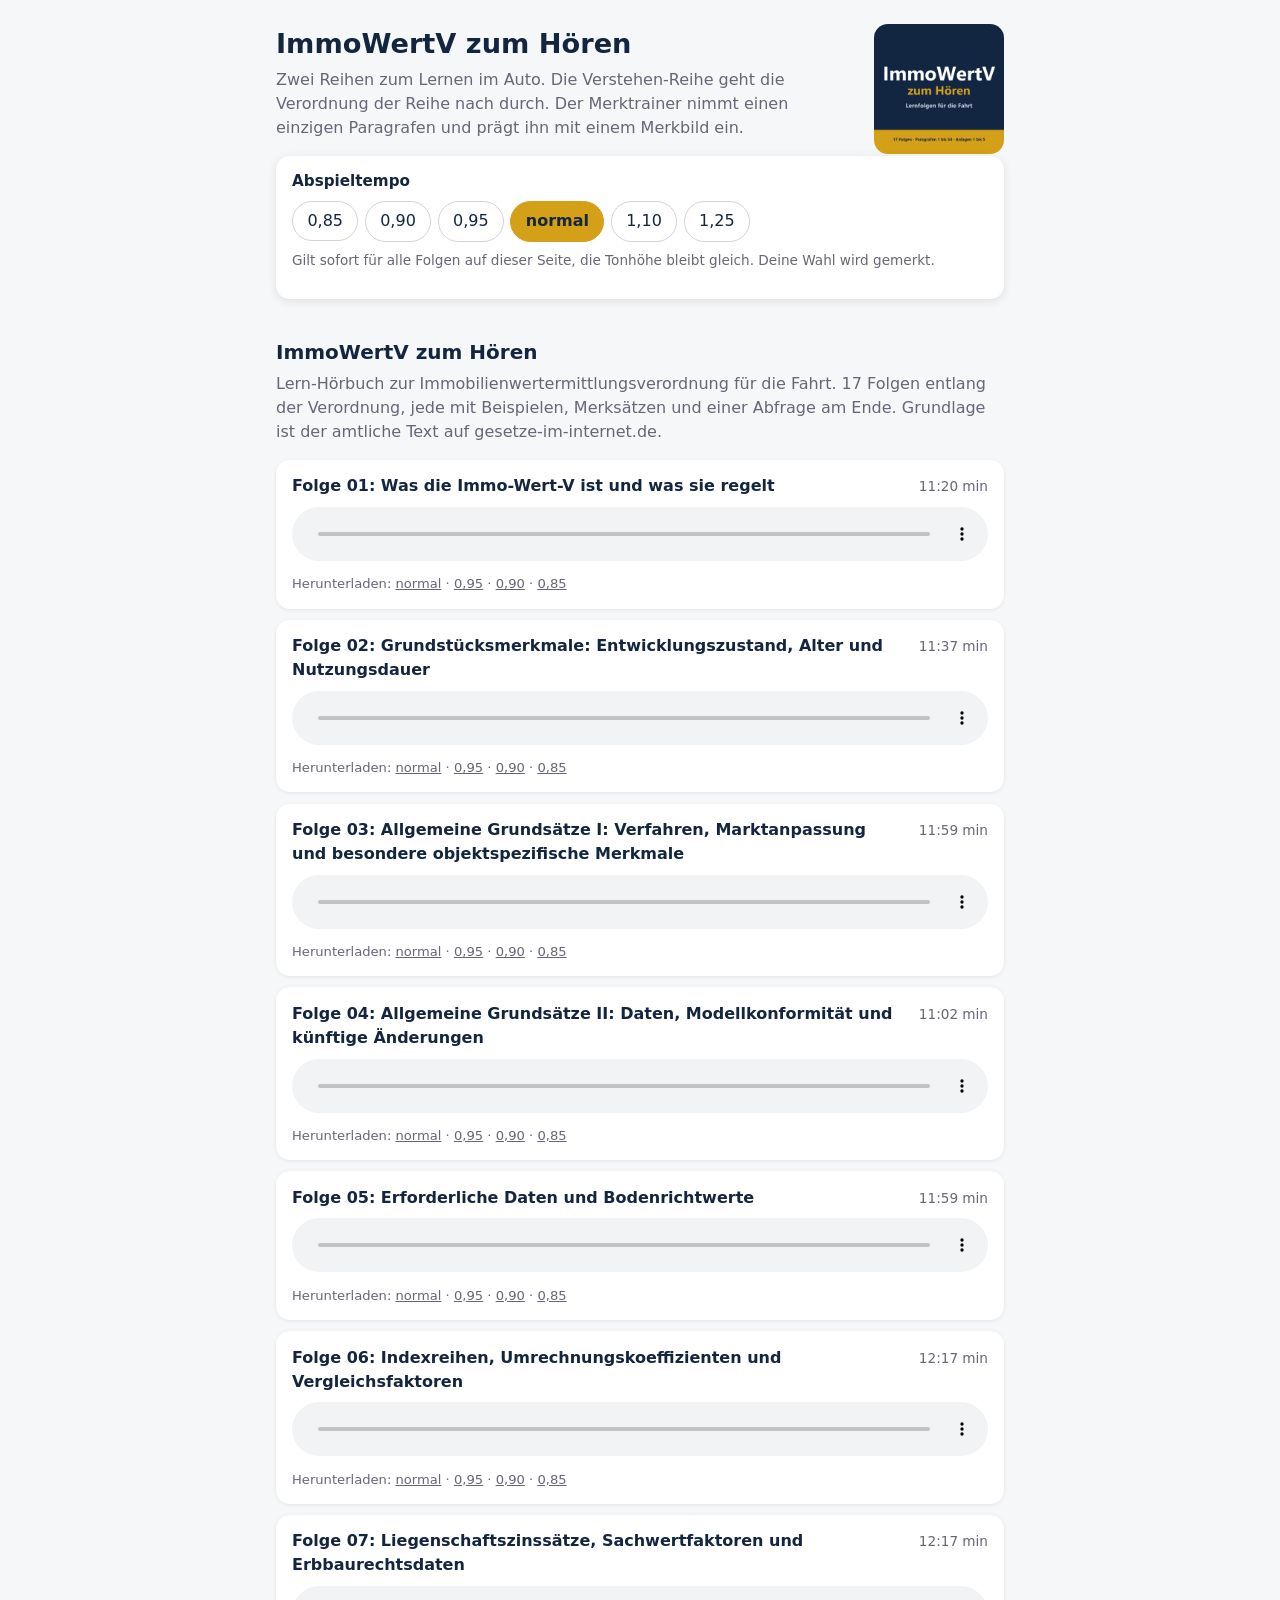
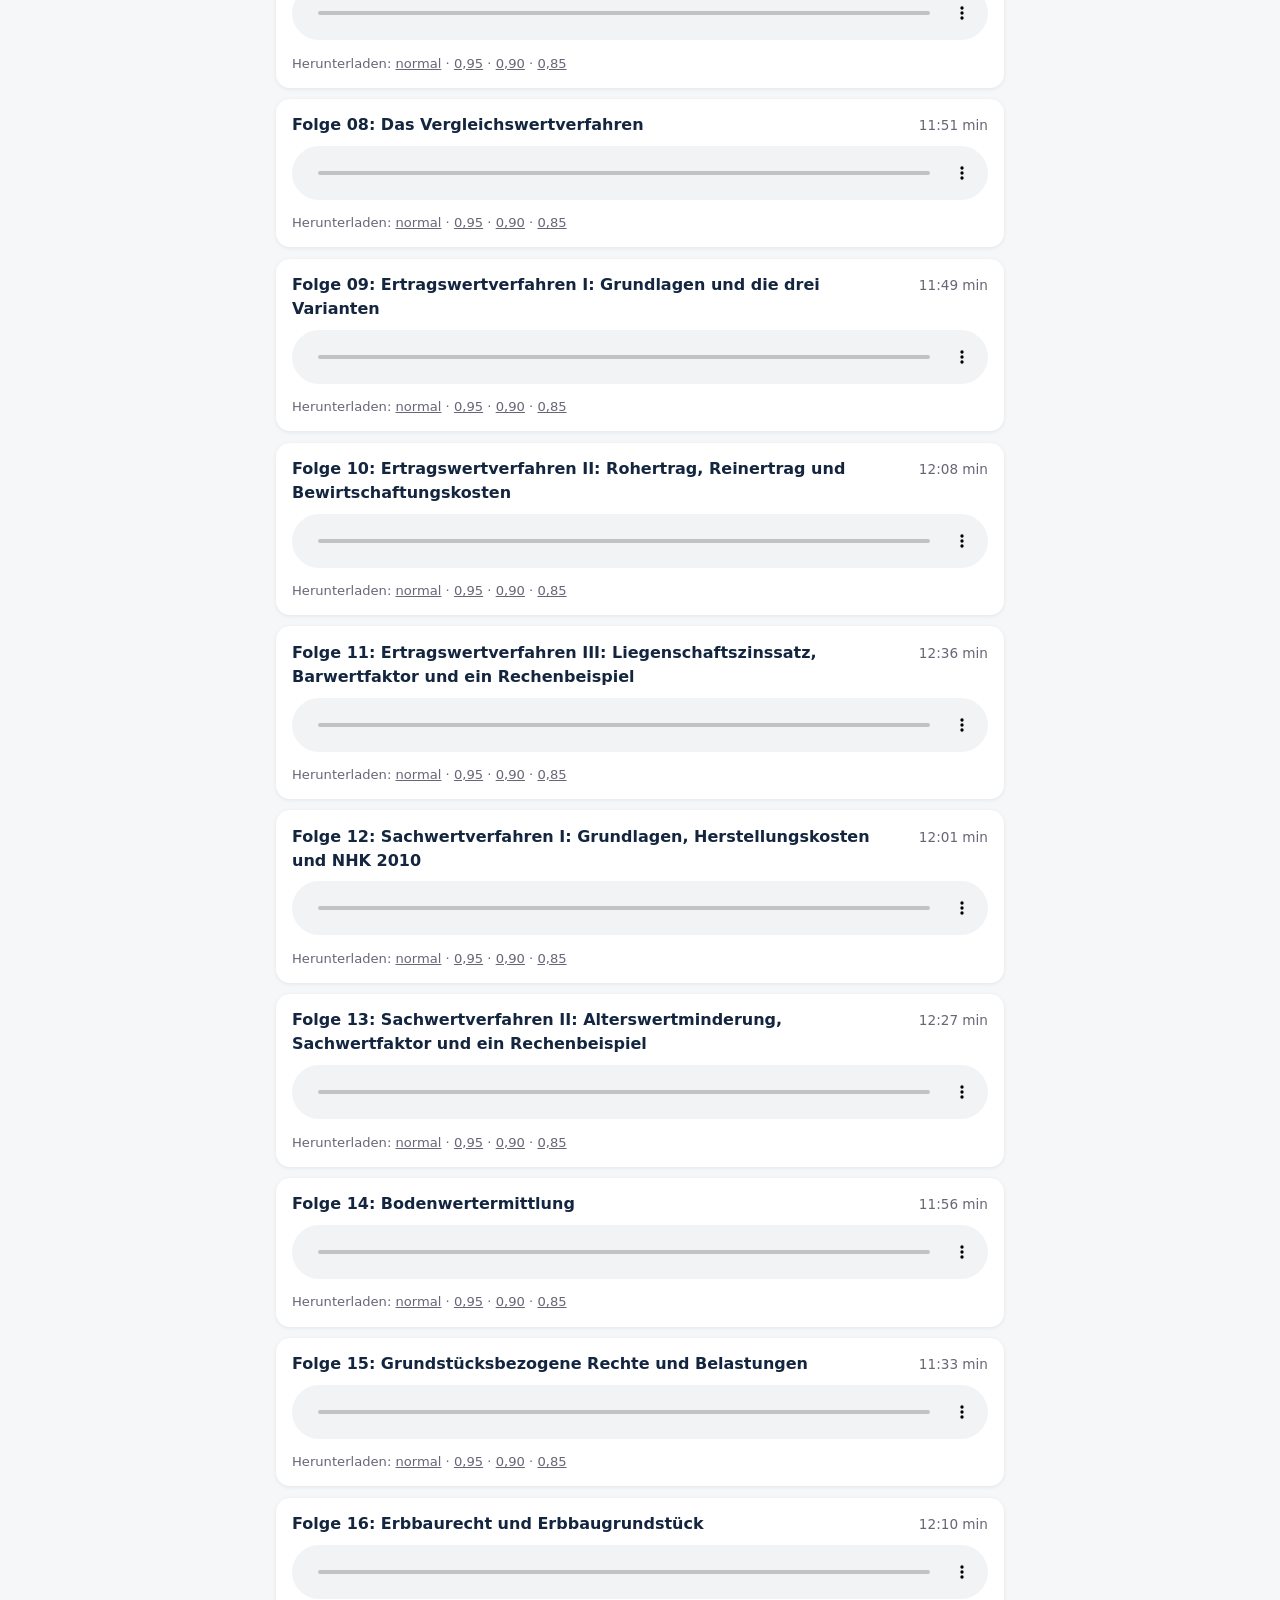
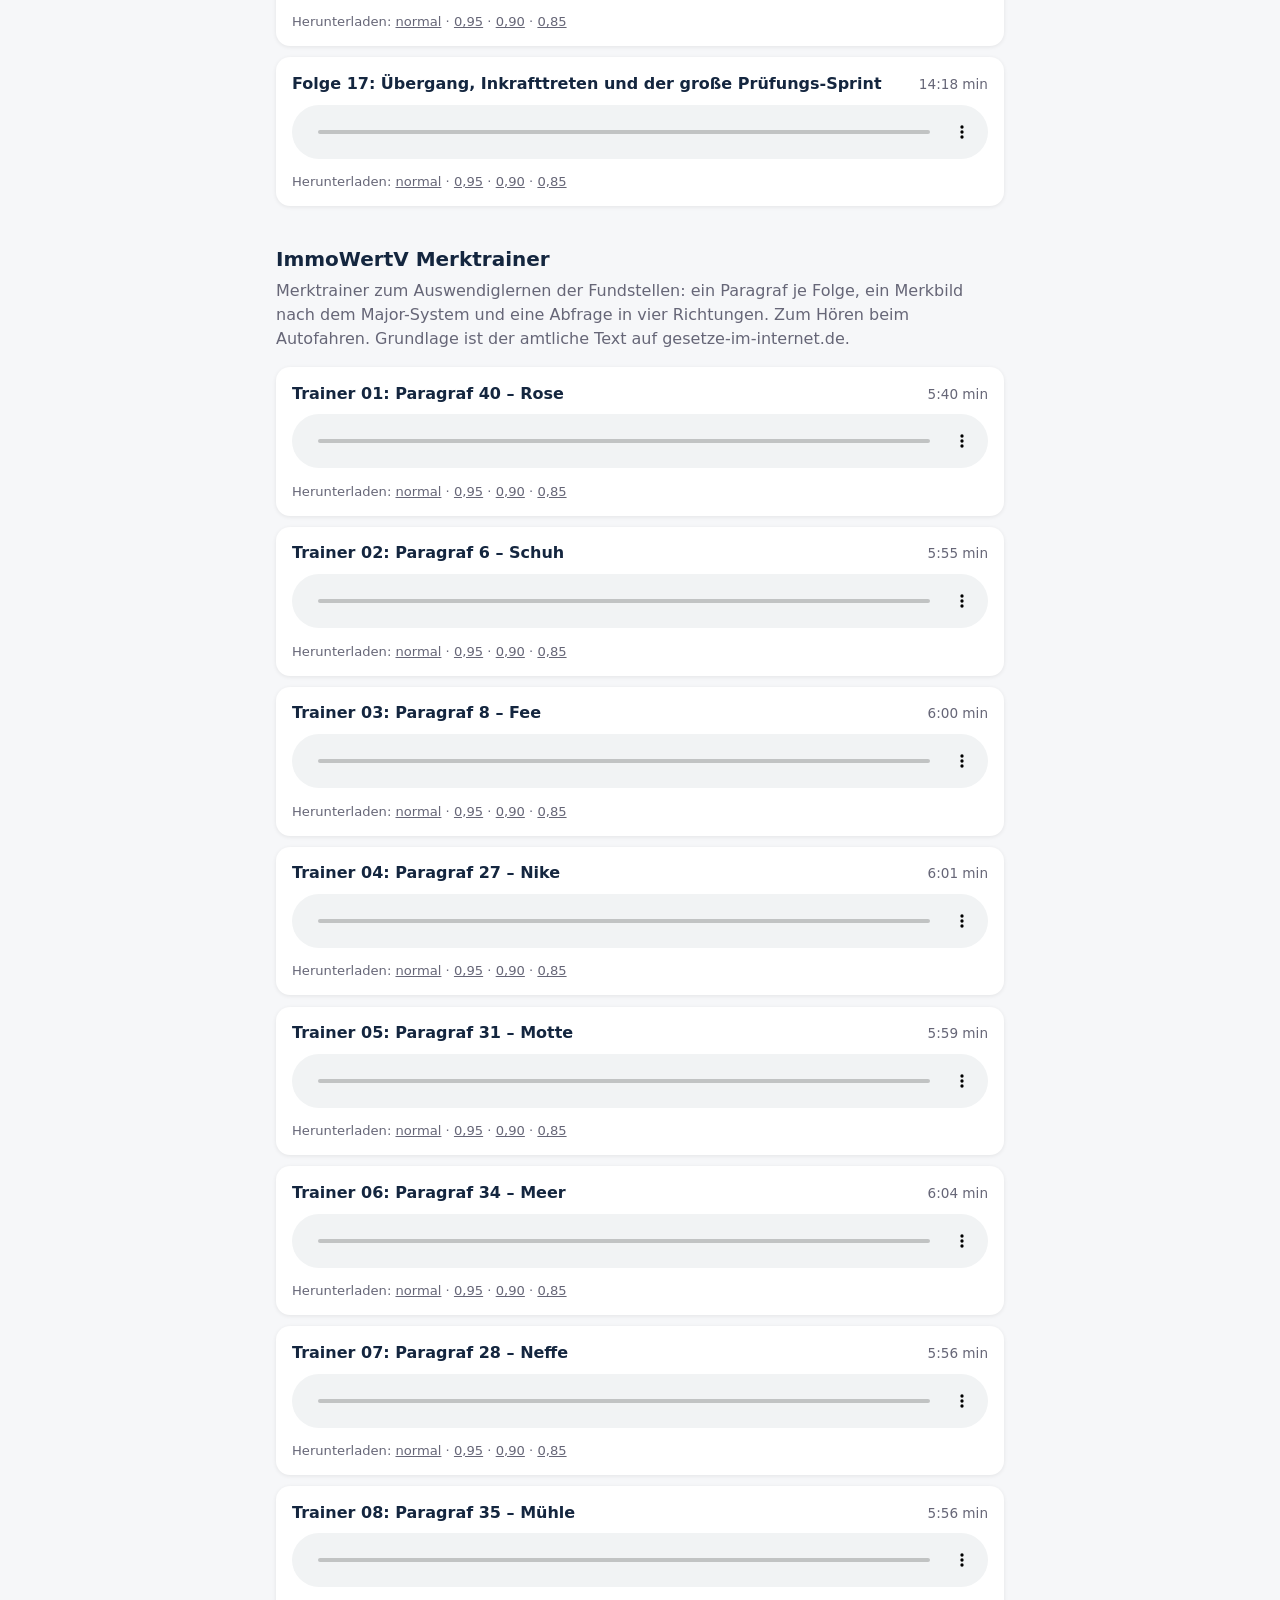
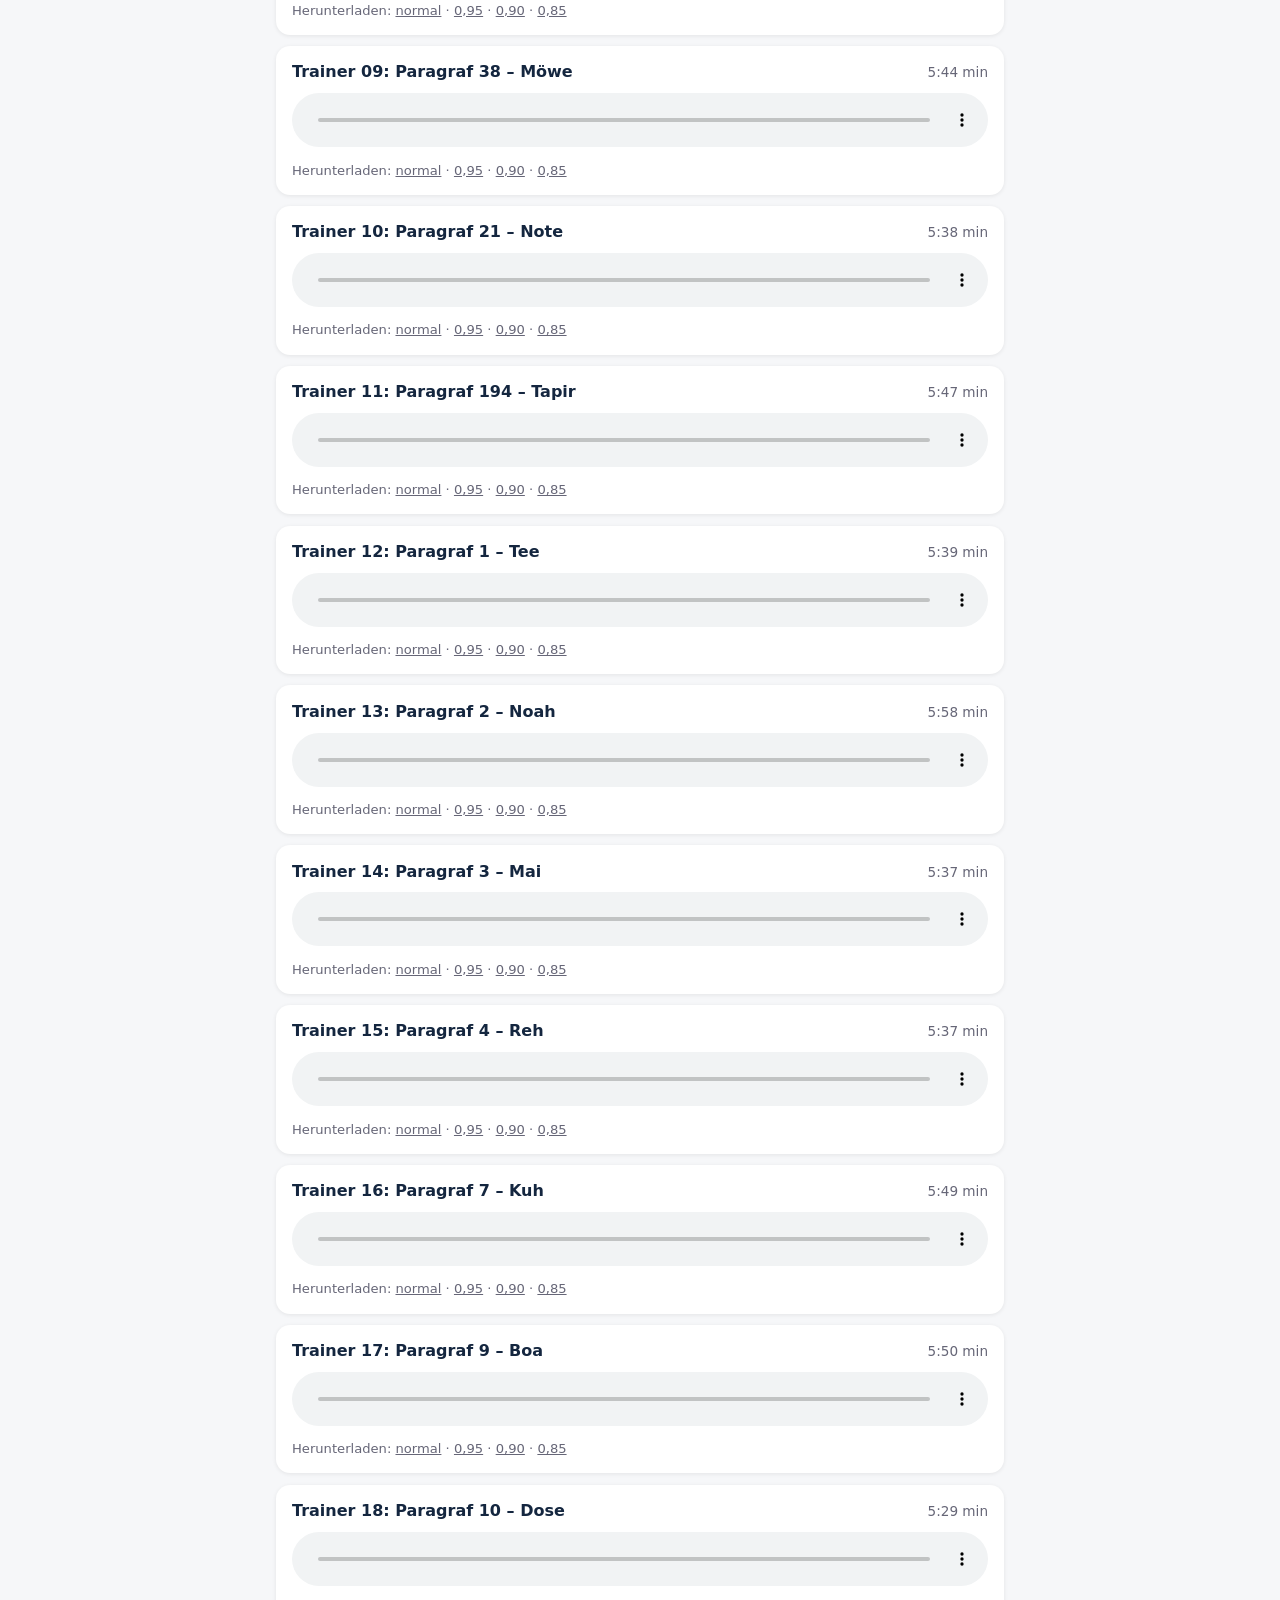
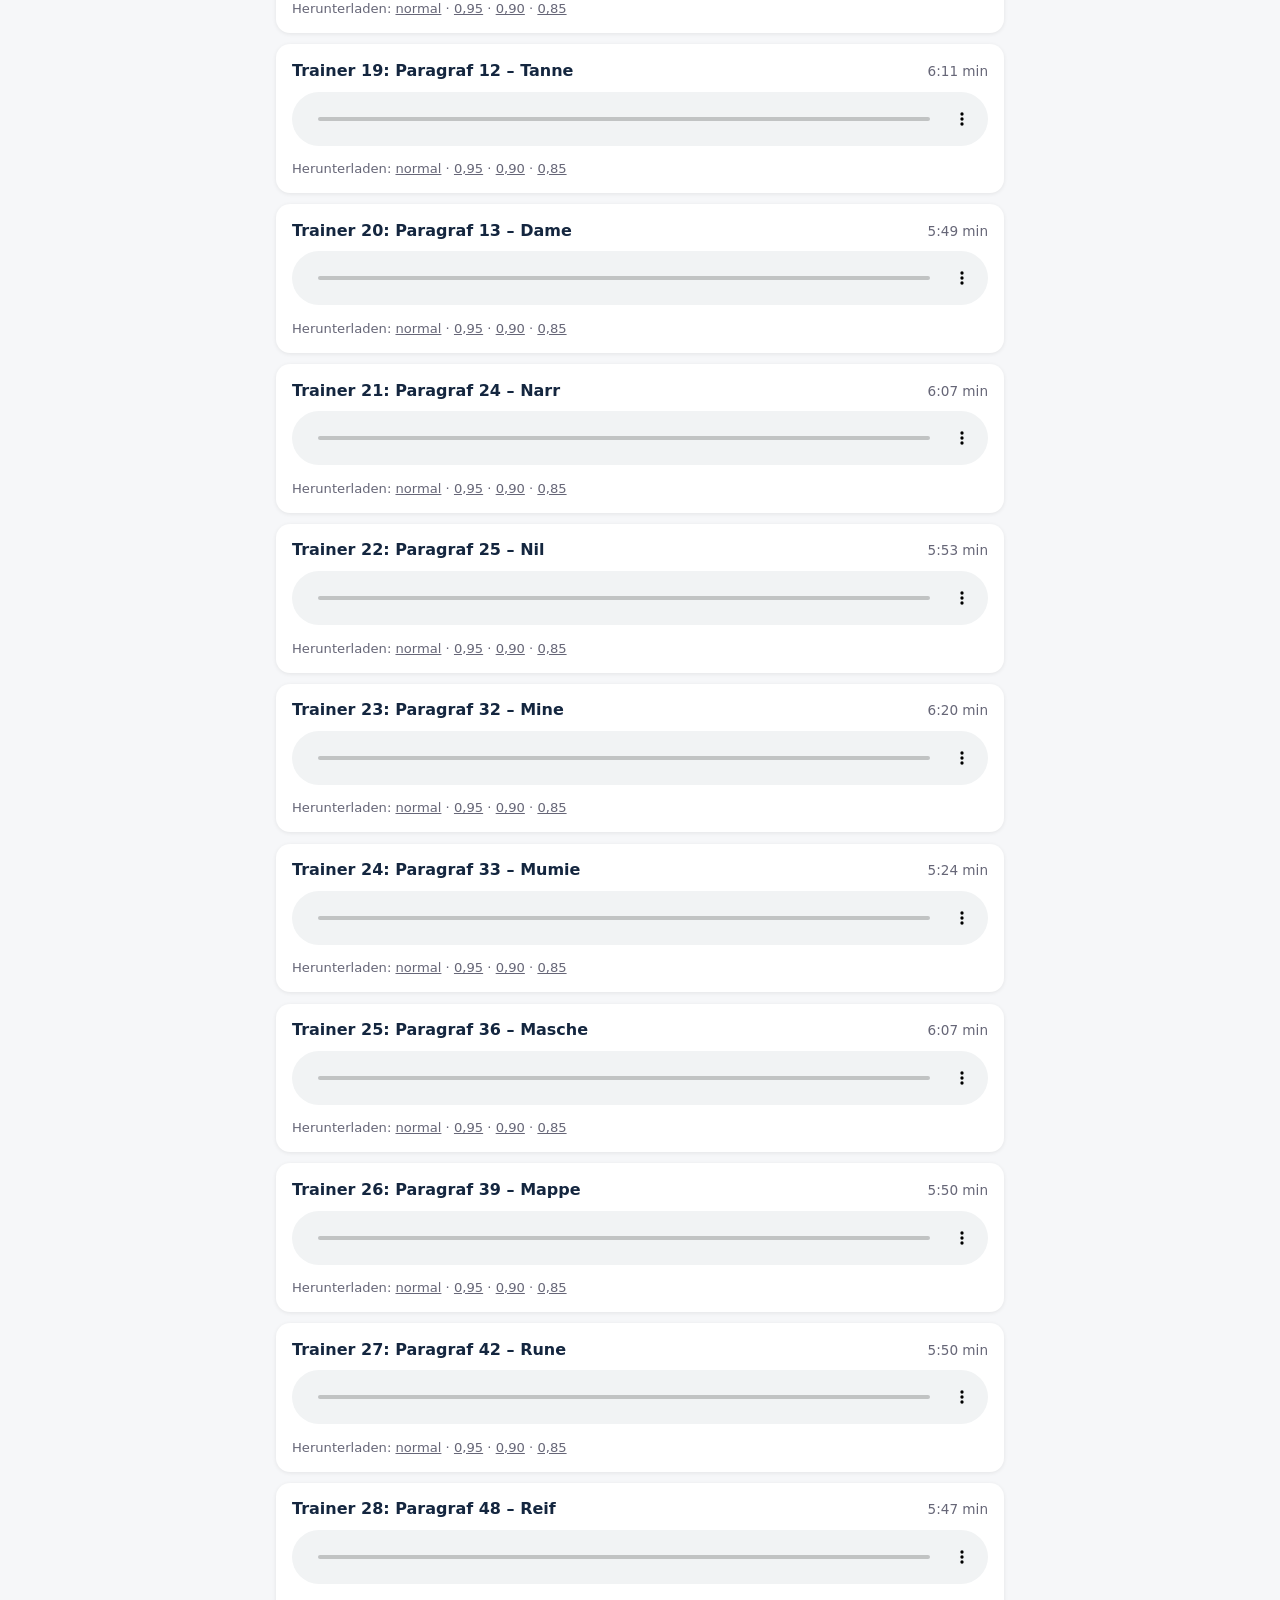
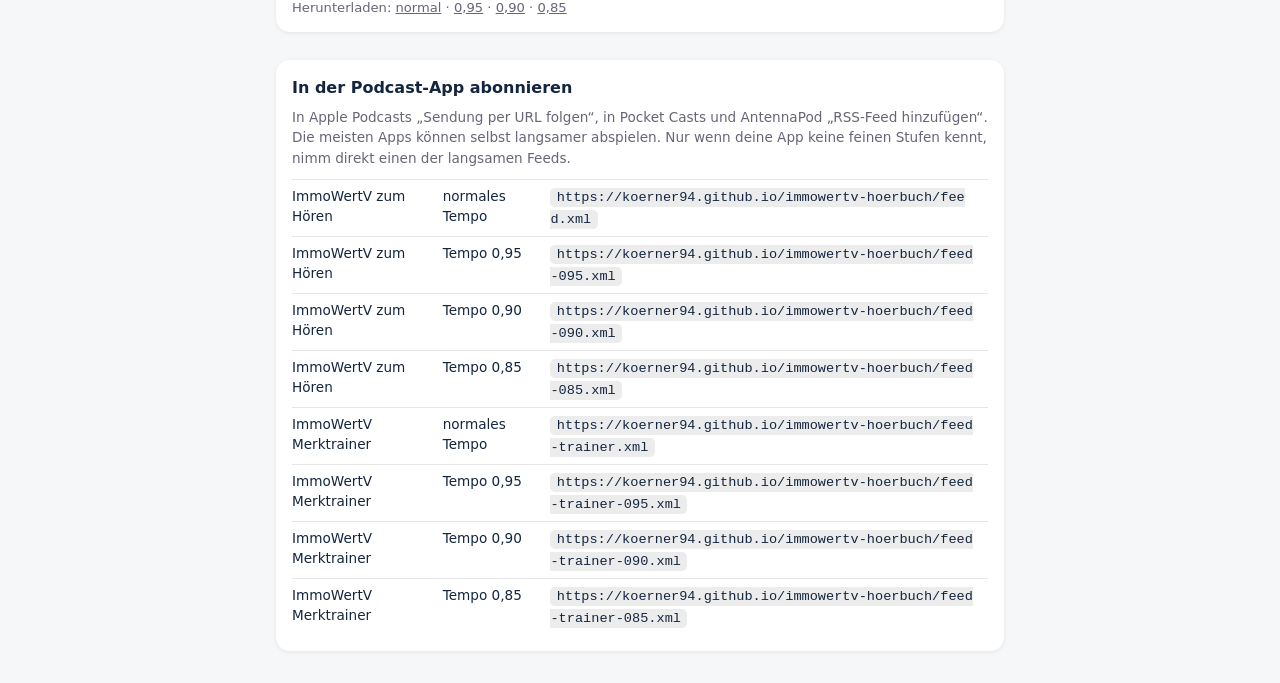
==== commit 7b2a7e3f: "ImmoWertV zum Hören: Folgen, Merktrainer und Feeds" ====
--- a/index.html
+++ b/index.html
@@ -276,6 +276,150 @@
         &middot; <a href="trainer-10-090.mp3" download>0,90</a>
         &middot; <a href="trainer-10-085.mp3" download>0,85</a></div>
     </li>
+    <li>
+      <div class="kopf"><span class="t">Trainer 11: Paragraf 194 – Tapir</span><span class="d" data-basis="347">5:47 min</span></div>
+      <audio controls preload="none" src="trainer-11.mp3"></audio>
+      <div class="dl">Herunterladen: <a href="trainer-11.mp3" download>normal</a>
+        &middot; <a href="trainer-11-095.mp3" download>0,95</a>
+        &middot; <a href="trainer-11-090.mp3" download>0,90</a>
+        &middot; <a href="trainer-11-085.mp3" download>0,85</a></div>
+    </li>
+    <li>
+      <div class="kopf"><span class="t">Trainer 12: Paragraf 1 – Tee</span><span class="d" data-basis="339">5:39 min</span></div>
+      <audio controls preload="none" src="trainer-12.mp3"></audio>
+      <div class="dl">Herunterladen: <a href="trainer-12.mp3" download>normal</a>
+        &middot; <a href="trainer-12-095.mp3" download>0,95</a>
+        &middot; <a href="trainer-12-090.mp3" download>0,90</a>
+        &middot; <a href="trainer-12-085.mp3" download>0,85</a></div>
+    </li>
+    <li>
+      <div class="kopf"><span class="t">Trainer 13: Paragraf 2 – Noah</span><span class="d" data-basis="358">5:58 min</span></div>
+      <audio controls preload="none" src="trainer-13.mp3"></audio>
+      <div class="dl">Herunterladen: <a href="trainer-13.mp3" download>normal</a>
+        &middot; <a href="trainer-13-095.mp3" download>0,95</a>
+        &middot; <a href="trainer-13-090.mp3" download>0,90</a>
+        &middot; <a href="trainer-13-085.mp3" download>0,85</a></div>
+    </li>
+    <li>
+      <div class="kopf"><span class="t">Trainer 14: Paragraf 3 – Mai</span><span class="d" data-basis="337">5:37 min</span></div>
+      <audio controls preload="none" src="trainer-14.mp3"></audio>
+      <div class="dl">Herunterladen: <a href="trainer-14.mp3" download>normal</a>
+        &middot; <a href="trainer-14-095.mp3" download>0,95</a>
+        &middot; <a href="trainer-14-090.mp3" download>0,90</a>
+        &middot; <a href="trainer-14-085.mp3" download>0,85</a></div>
+    </li>
+    <li>
+      <div class="kopf"><span class="t">Trainer 15: Paragraf 4 – Reh</span><span class="d" data-basis="337">5:37 min</span></div>
+      <audio controls preload="none" src="trainer-15.mp3"></audio>
+      <div class="dl">Herunterladen: <a href="trainer-15.mp3" download>normal</a>
+        &middot; <a href="trainer-15-095.mp3" download>0,95</a>
+        &middot; <a href="trainer-15-090.mp3" download>0,90</a>
+        &middot; <a href="trainer-15-085.mp3" download>0,85</a></div>
+    </li>
+    <li>
+      <div class="kopf"><span class="t">Trainer 16: Paragraf 7 – Kuh</span><span class="d" data-basis="349">5:49 min</span></div>
+      <audio controls preload="none" src="trainer-16.mp3"></audio>
+      <div class="dl">Herunterladen: <a href="trainer-16.mp3" download>normal</a>
+        &middot; <a href="trainer-16-095.mp3" download>0,95</a>
+        &middot; <a href="trainer-16-090.mp3" download>0,90</a>
+        &middot; <a href="trainer-16-085.mp3" download>0,85</a></div>
+    </li>
+    <li>
+      <div class="kopf"><span class="t">Trainer 17: Paragraf 9 – Boa</span><span class="d" data-basis="350">5:50 min</span></div>
+      <audio controls preload="none" src="trainer-17.mp3"></audio>
+      <div class="dl">Herunterladen: <a href="trainer-17.mp3" download>normal</a>
+        &middot; <a href="trainer-17-095.mp3" download>0,95</a>
+        &middot; <a href="trainer-17-090.mp3" download>0,90</a>
+        &middot; <a href="trainer-17-085.mp3" download>0,85</a></div>
+    </li>
+    <li>
+      <div class="kopf"><span class="t">Trainer 18: Paragraf 10 – Dose</span><span class="d" data-basis="329">5:29 min</span></div>
+      <audio controls preload="none" src="trainer-18.mp3"></audio>
+      <div class="dl">Herunterladen: <a href="trainer-18.mp3" download>normal</a>
+        &middot; <a href="trainer-18-095.mp3" download>0,95</a>
+        &middot; <a href="trainer-18-090.mp3" download>0,90</a>
+        &middot; <a href="trainer-18-085.mp3" download>0,85</a></div>
+    </li>
+    <li>
+      <div class="kopf"><span class="t">Trainer 19: Paragraf 12 – Tanne</span><span class="d" data-basis="371">6:11 min</span></div>
+      <audio controls preload="none" src="trainer-19.mp3"></audio>
+      <div class="dl">Herunterladen: <a href="trainer-19.mp3" download>normal</a>
+        &middot; <a href="trainer-19-095.mp3" download>0,95</a>
+        &middot; <a href="trainer-19-090.mp3" download>0,90</a>
+        &middot; <a href="trainer-19-085.mp3" download>0,85</a></div>
+    </li>
+    <li>
+      <div class="kopf"><span class="t">Trainer 20: Paragraf 13 – Dame</span><span class="d" data-basis="349">5:49 min</span></div>
+      <audio controls preload="none" src="trainer-20.mp3"></audio>
+      <div class="dl">Herunterladen: <a href="trainer-20.mp3" download>normal</a>
+        &middot; <a href="trainer-20-095.mp3" download>0,95</a>
+        &middot; <a href="trainer-20-090.mp3" download>0,90</a>
+        &middot; <a href="trainer-20-085.mp3" download>0,85</a></div>
+    </li>
+    <li>
+      <div class="kopf"><span class="t">Trainer 21: Paragraf 24 – Narr</span><span class="d" data-basis="367">6:07 min</span></div>
+      <audio controls preload="none" src="trainer-21.mp3"></audio>
+      <div class="dl">Herunterladen: <a href="trainer-21.mp3" download>normal</a>
+        &middot; <a href="trainer-21-095.mp3" download>0,95</a>
+        &middot; <a href="trainer-21-090.mp3" download>0,90</a>
+        &middot; <a href="trainer-21-085.mp3" download>0,85</a></div>
+    </li>
+    <li>
+      <div class="kopf"><span class="t">Trainer 22: Paragraf 25 – Nil</span><span class="d" data-basis="353">5:53 min</span></div>
+      <audio controls preload="none" src="trainer-22.mp3"></audio>
+      <div class="dl">Herunterladen: <a href="trainer-22.mp3" download>normal</a>
+        &middot; <a href="trainer-22-095.mp3" download>0,95</a>
+        &middot; <a href="trainer-22-090.mp3" download>0,90</a>
+        &middot; <a href="trainer-22-085.mp3" download>0,85</a></div>
+    </li>
+    <li>
+      <div class="kopf"><span class="t">Trainer 23: Paragraf 32 – Mine</span><span class="d" data-basis="380">6:20 min</span></div>
+      <audio controls preload="none" src="trainer-23.mp3"></audio>
+      <div class="dl">Herunterladen: <a href="trainer-23.mp3" download>normal</a>
+        &middot; <a href="trainer-23-095.mp3" download>0,95</a>
+        &middot; <a href="trainer-23-090.mp3" download>0,90</a>
+        &middot; <a href="trainer-23-085.mp3" download>0,85</a></div>
+    </li>
+    <li>
+      <div class="kopf"><span class="t">Trainer 24: Paragraf 33 – Mumie</span><span class="d" data-basis="324">5:24 min</span></div>
+      <audio controls preload="none" src="trainer-24.mp3"></audio>
+      <div class="dl">Herunterladen: <a href="trainer-24.mp3" download>normal</a>
+        &middot; <a href="trainer-24-095.mp3" download>0,95</a>
+        &middot; <a href="trainer-24-090.mp3" download>0,90</a>
+        &middot; <a href="trainer-24-085.mp3" download>0,85</a></div>
+    </li>
+    <li>
+      <div class="kopf"><span class="t">Trainer 25: Paragraf 36 – Masche</span><span class="d" data-basis="367">6:07 min</span></div>
+      <audio controls preload="none" src="trainer-25.mp3"></audio>
+      <div class="dl">Herunterladen: <a href="trainer-25.mp3" download>normal</a>
+        &middot; <a href="trainer-25-095.mp3" download>0,95</a>
+        &middot; <a href="trainer-25-090.mp3" download>0,90</a>
+        &middot; <a href="trainer-25-085.mp3" download>0,85</a></div>
+    </li>
+    <li>
+      <div class="kopf"><span class="t">Trainer 26: Paragraf 39 – Mappe</span><span class="d" data-basis="350">5:50 min</span></div>
+      <audio controls preload="none" src="trainer-26.mp3"></audio>
+      <div class="dl">Herunterladen: <a href="trainer-26.mp3" download>normal</a>
+        &middot; <a href="trainer-26-095.mp3" download>0,95</a>
+        &middot; <a href="trainer-26-090.mp3" download>0,90</a>
+        &middot; <a href="trainer-26-085.mp3" download>0,85</a></div>
+    </li>
+    <li>
+      <div class="kopf"><span class="t">Trainer 27: Paragraf 42 – Rune</span><span class="d" data-basis="350">5:50 min</span></div>
+      <audio controls preload="none" src="trainer-27.mp3"></audio>
+      <div class="dl">Herunterladen: <a href="trainer-27.mp3" download>normal</a>
+        &middot; <a href="trainer-27-095.mp3" download>0,95</a>
+        &middot; <a href="trainer-27-090.mp3" download>0,90</a>
+        &middot; <a href="trainer-27-085.mp3" download>0,85</a></div>
+    </li>
+    <li>
+      <div class="kopf"><span class="t">Trainer 28: Paragraf 48 – Reif</span><span class="d" data-basis="347">5:47 min</span></div>
+      <audio controls preload="none" src="trainer-28.mp3"></audio>
+      <div class="dl">Herunterladen: <a href="trainer-28.mp3" download>normal</a>
+        &middot; <a href="trainer-28-095.mp3" download>0,95</a>
+        &middot; <a href="trainer-28-090.mp3" download>0,90</a>
+        &middot; <a href="trainer-28-085.mp3" download>0,85</a></div>
+    </li>
 </ul>
 <div class="block">
   <b>In der Podcast-App abonnieren</b>
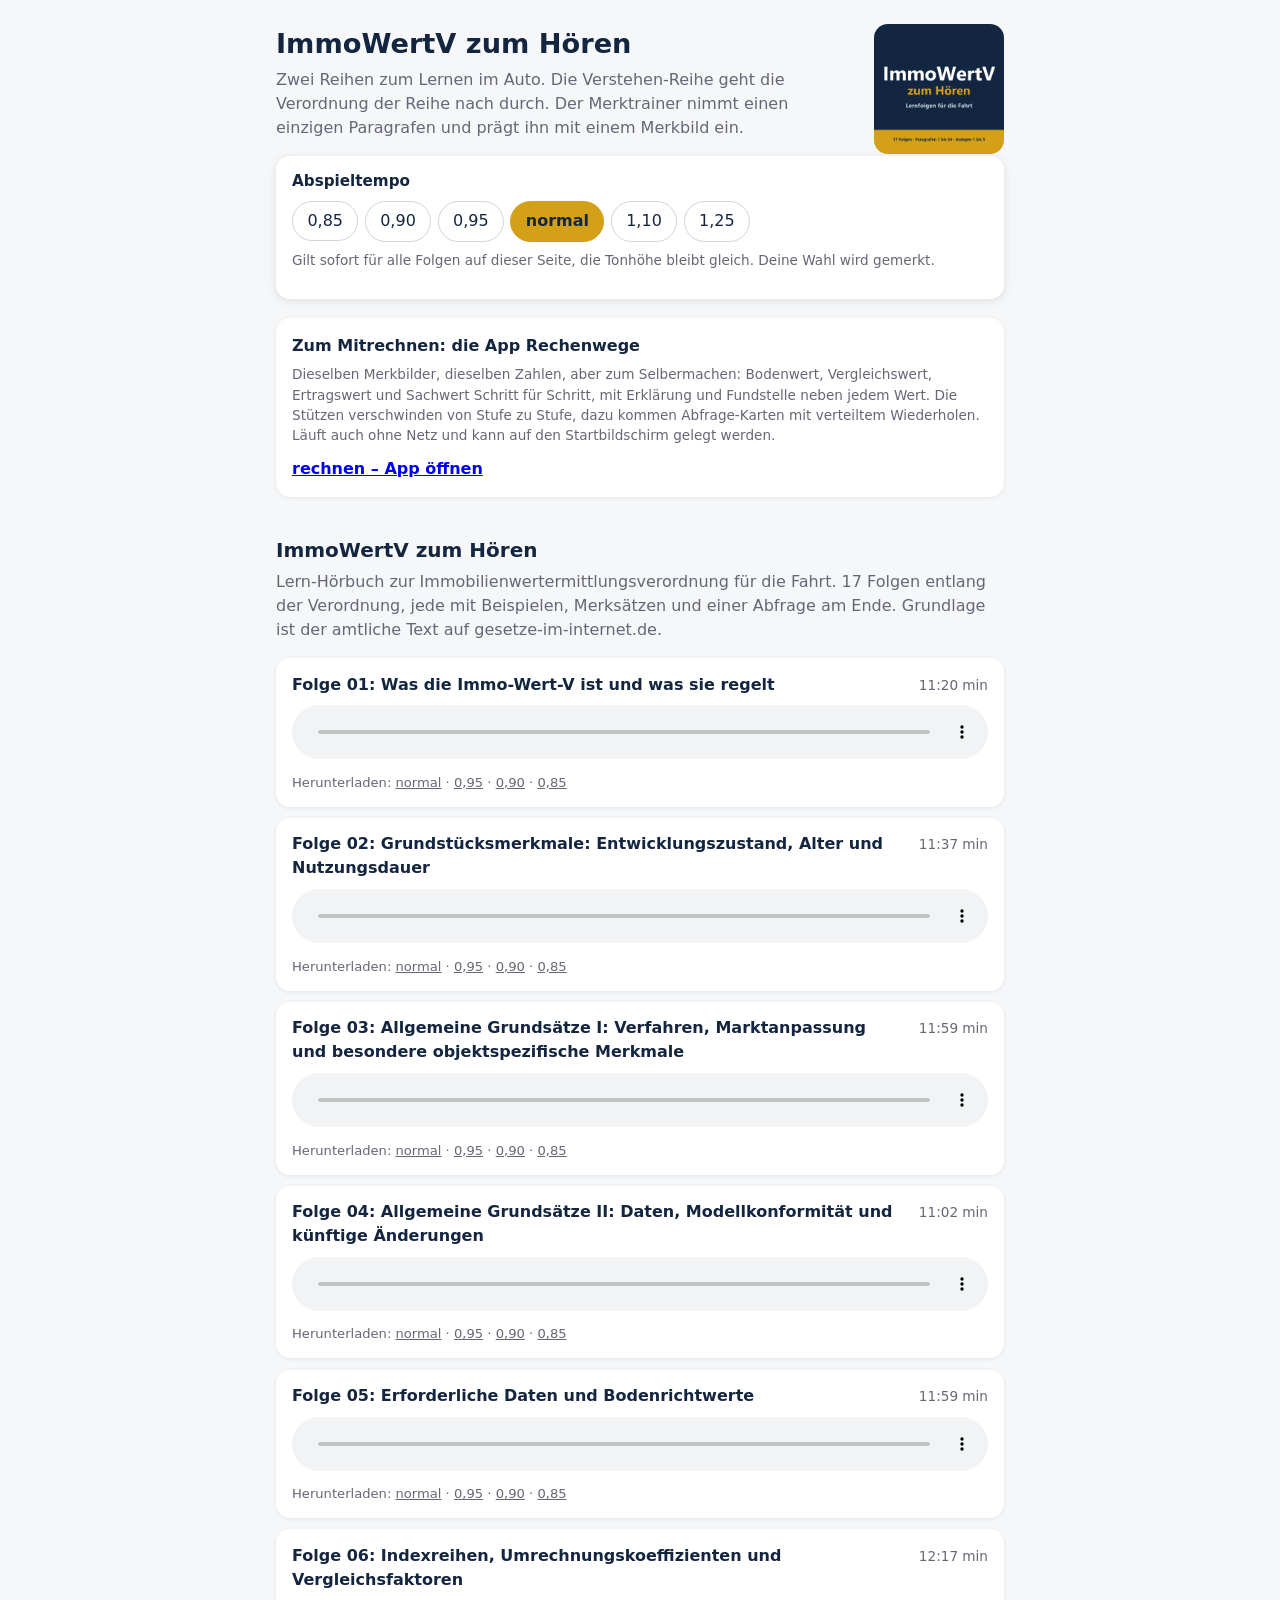
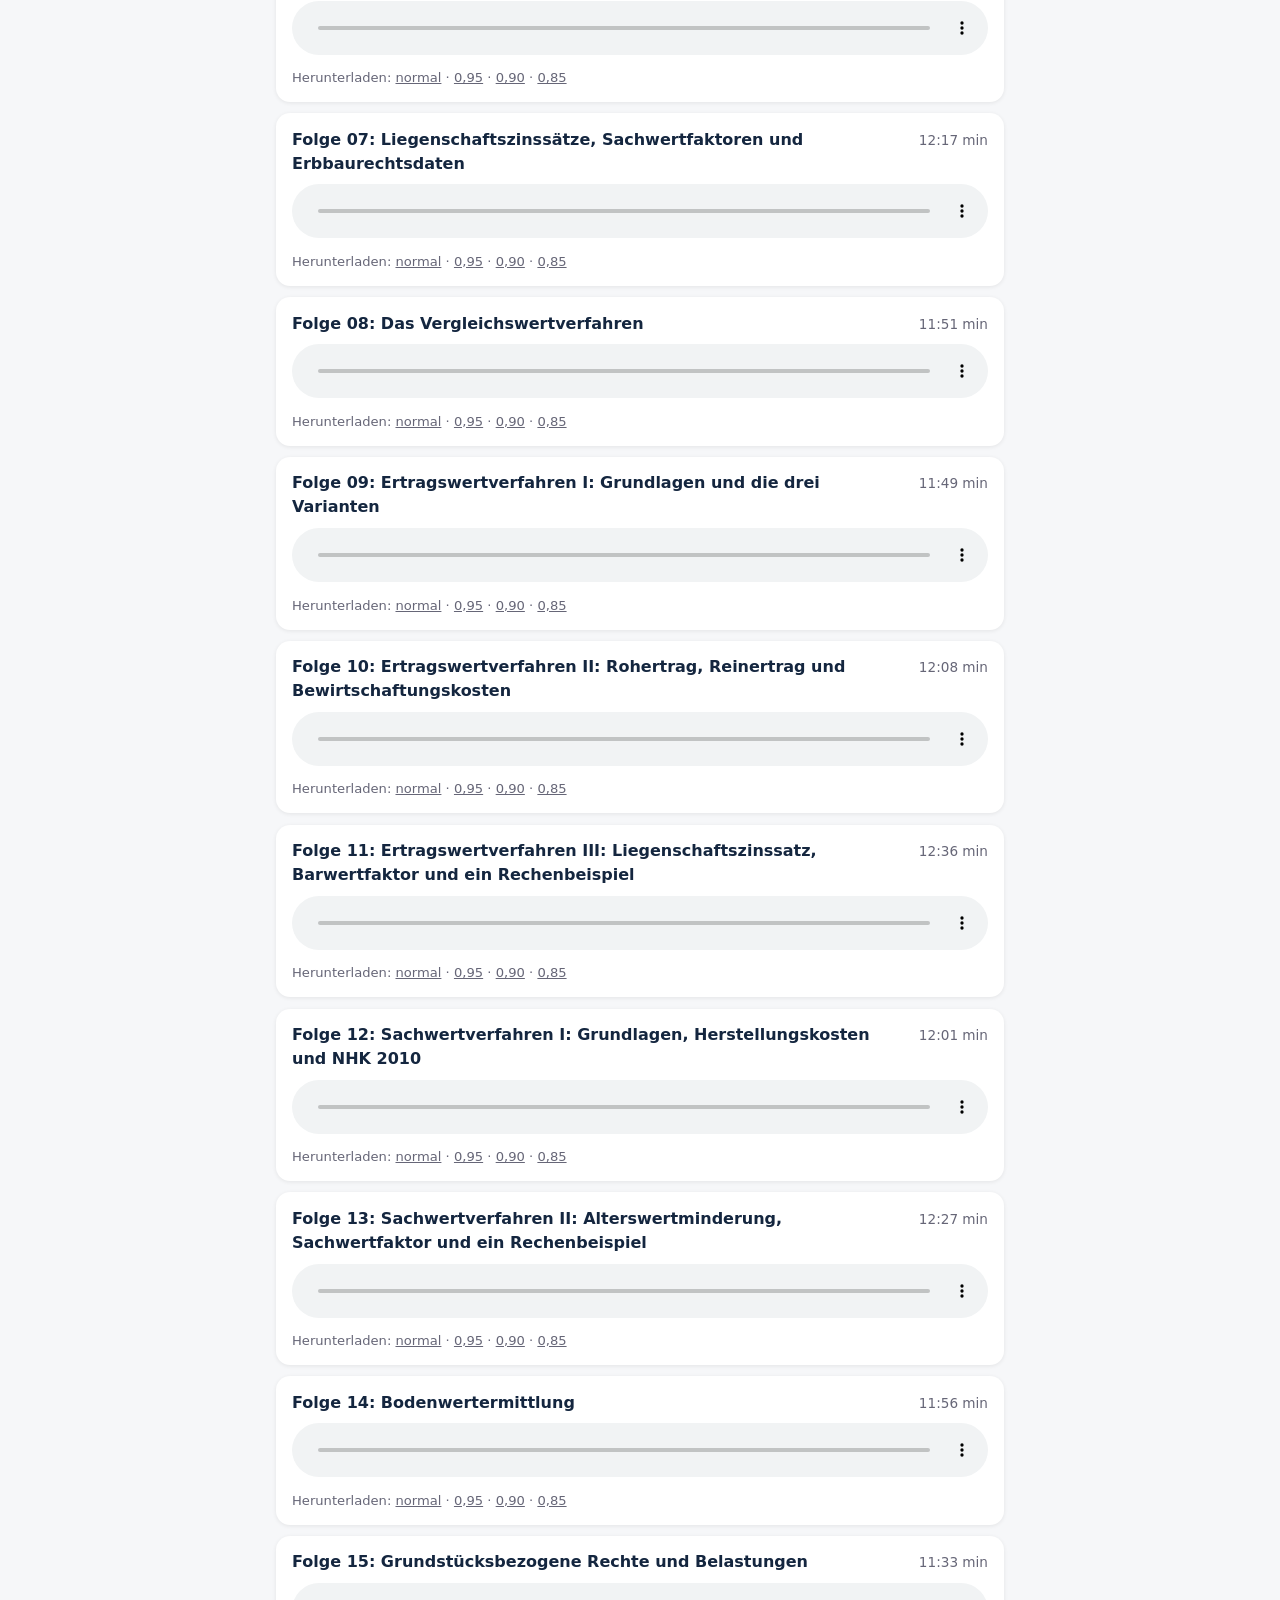
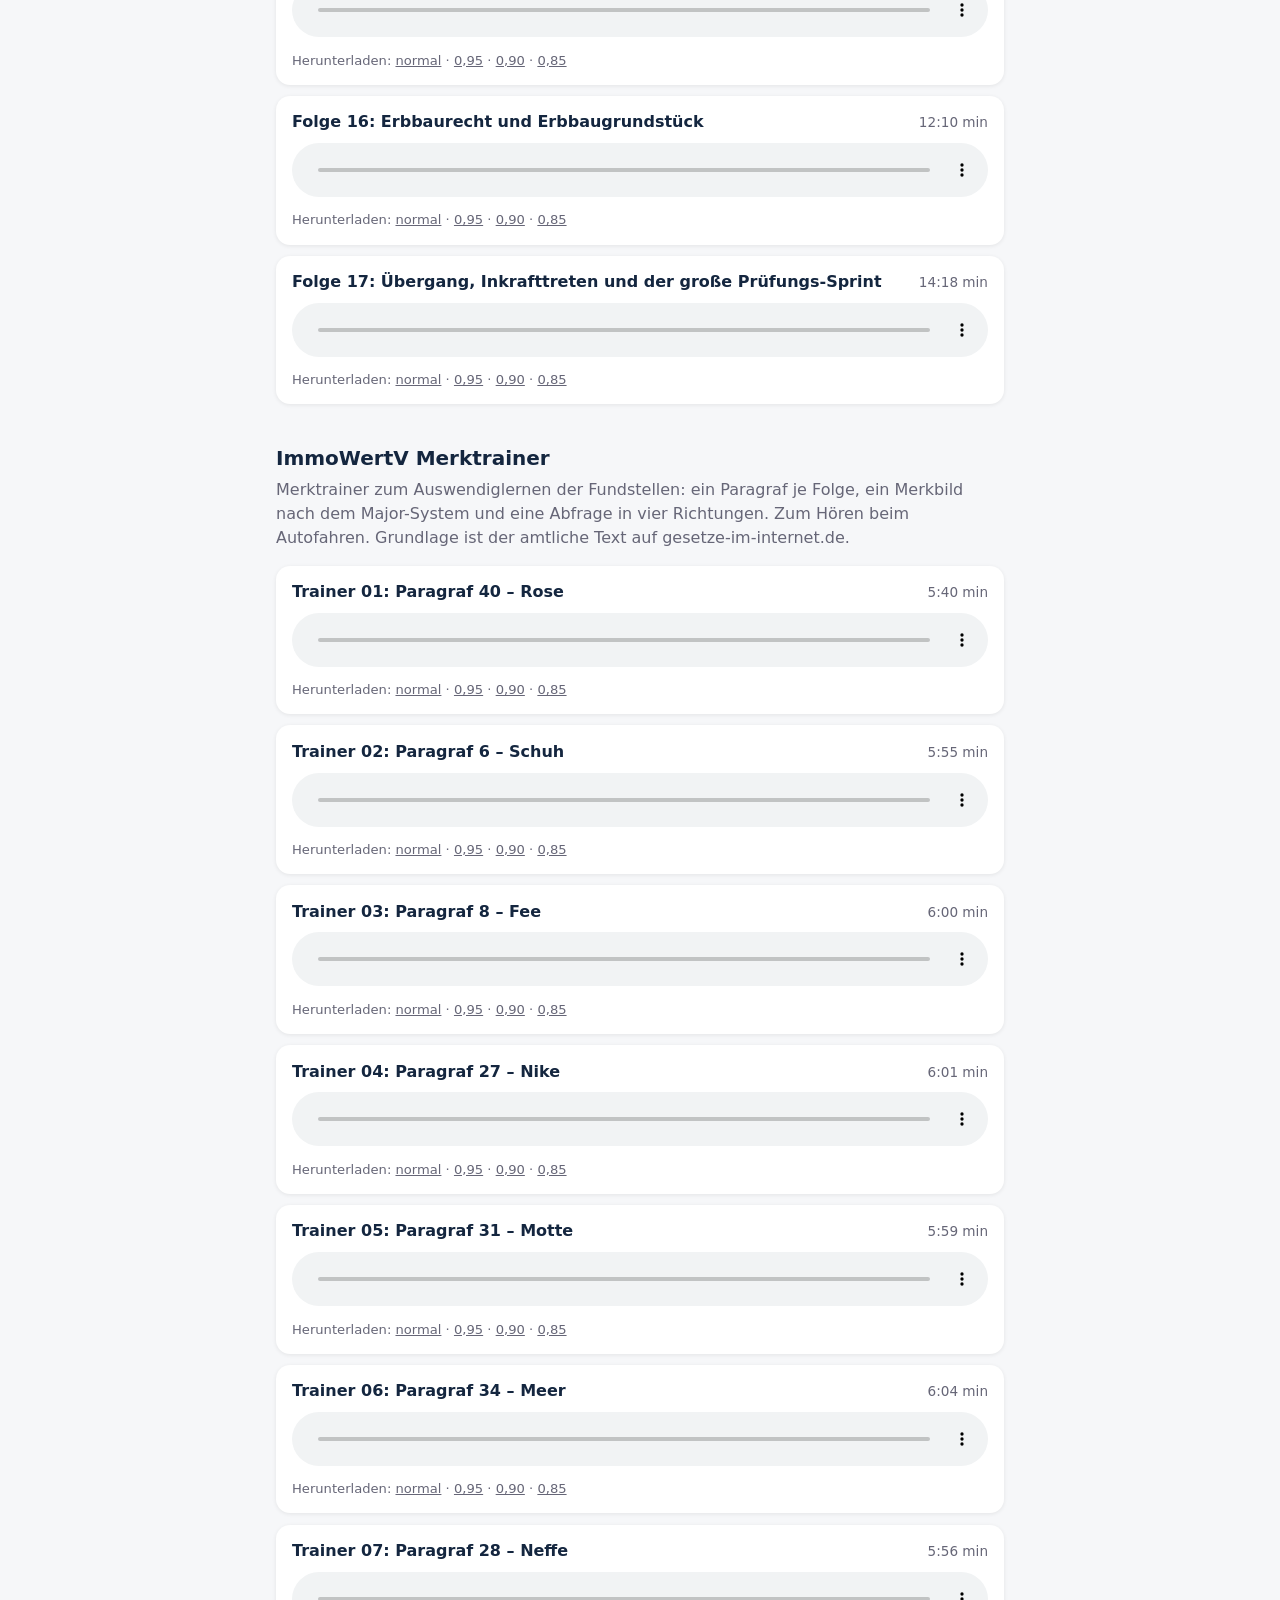
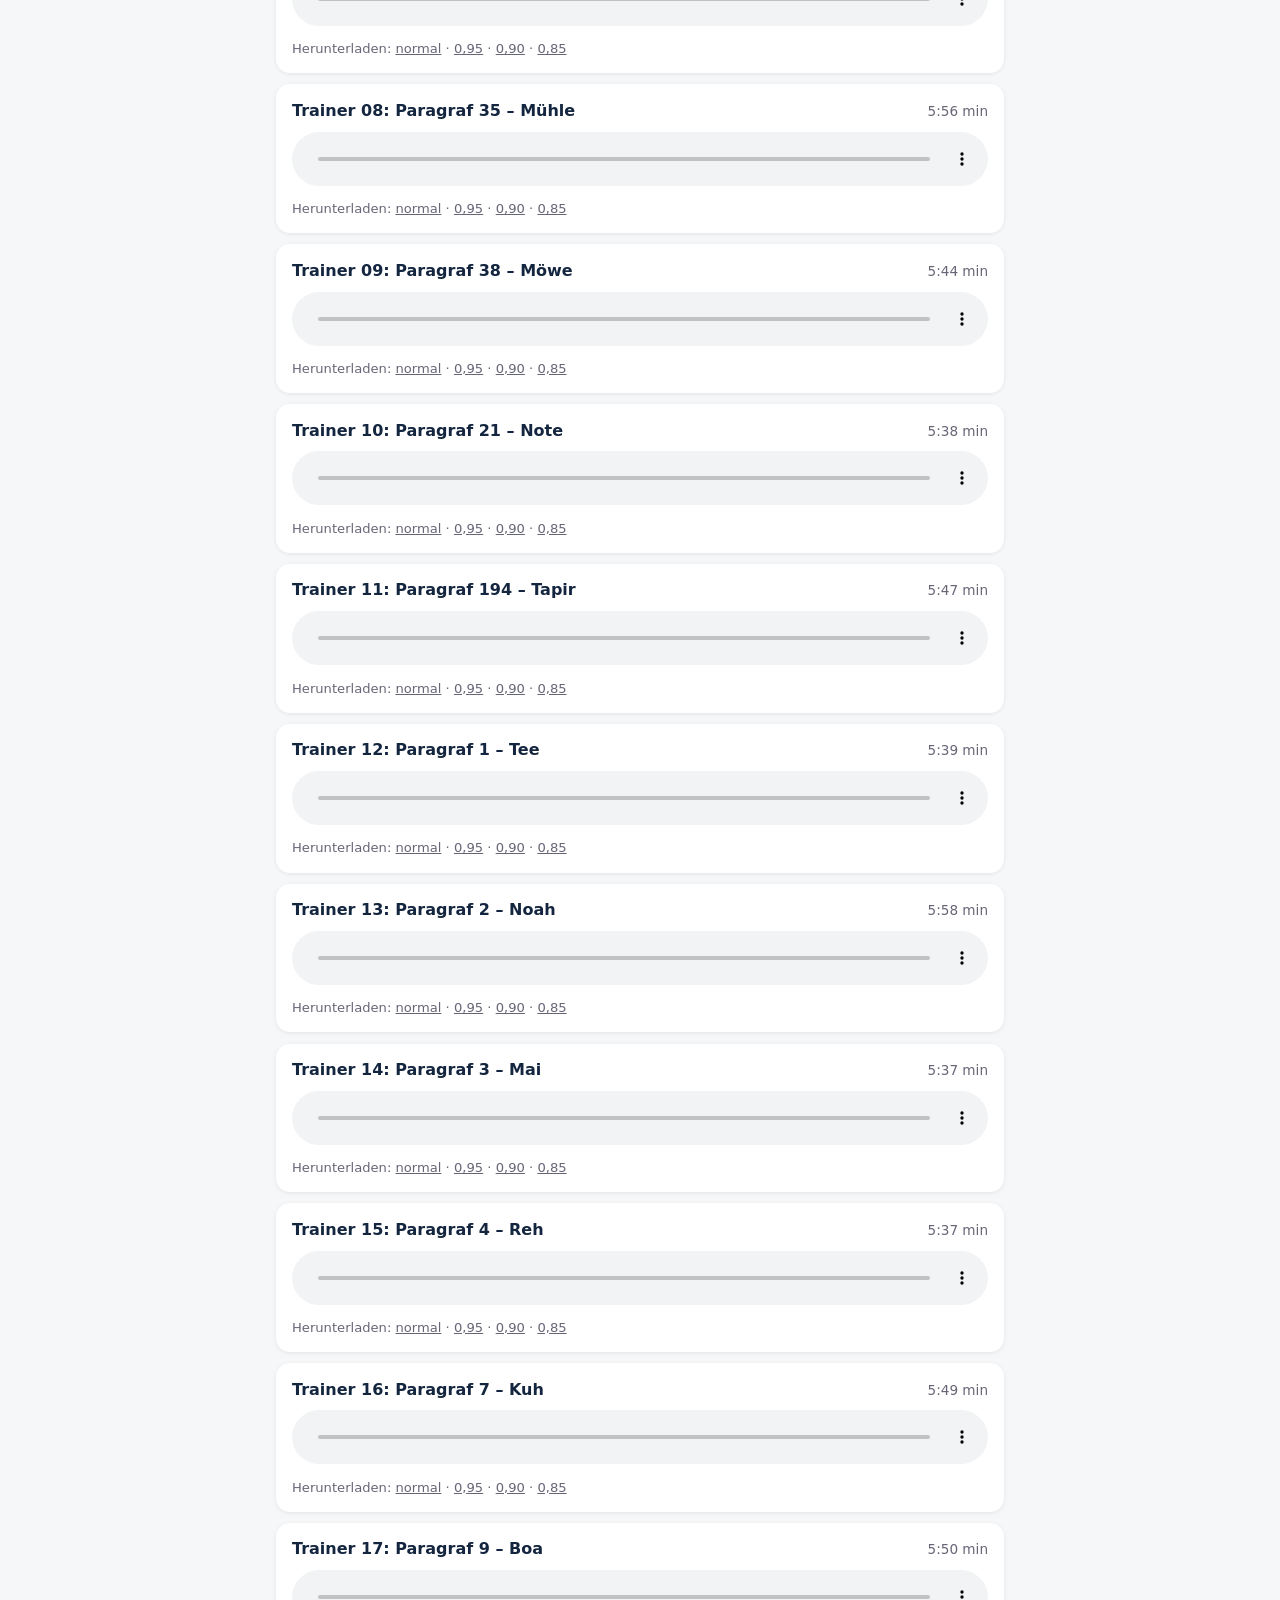
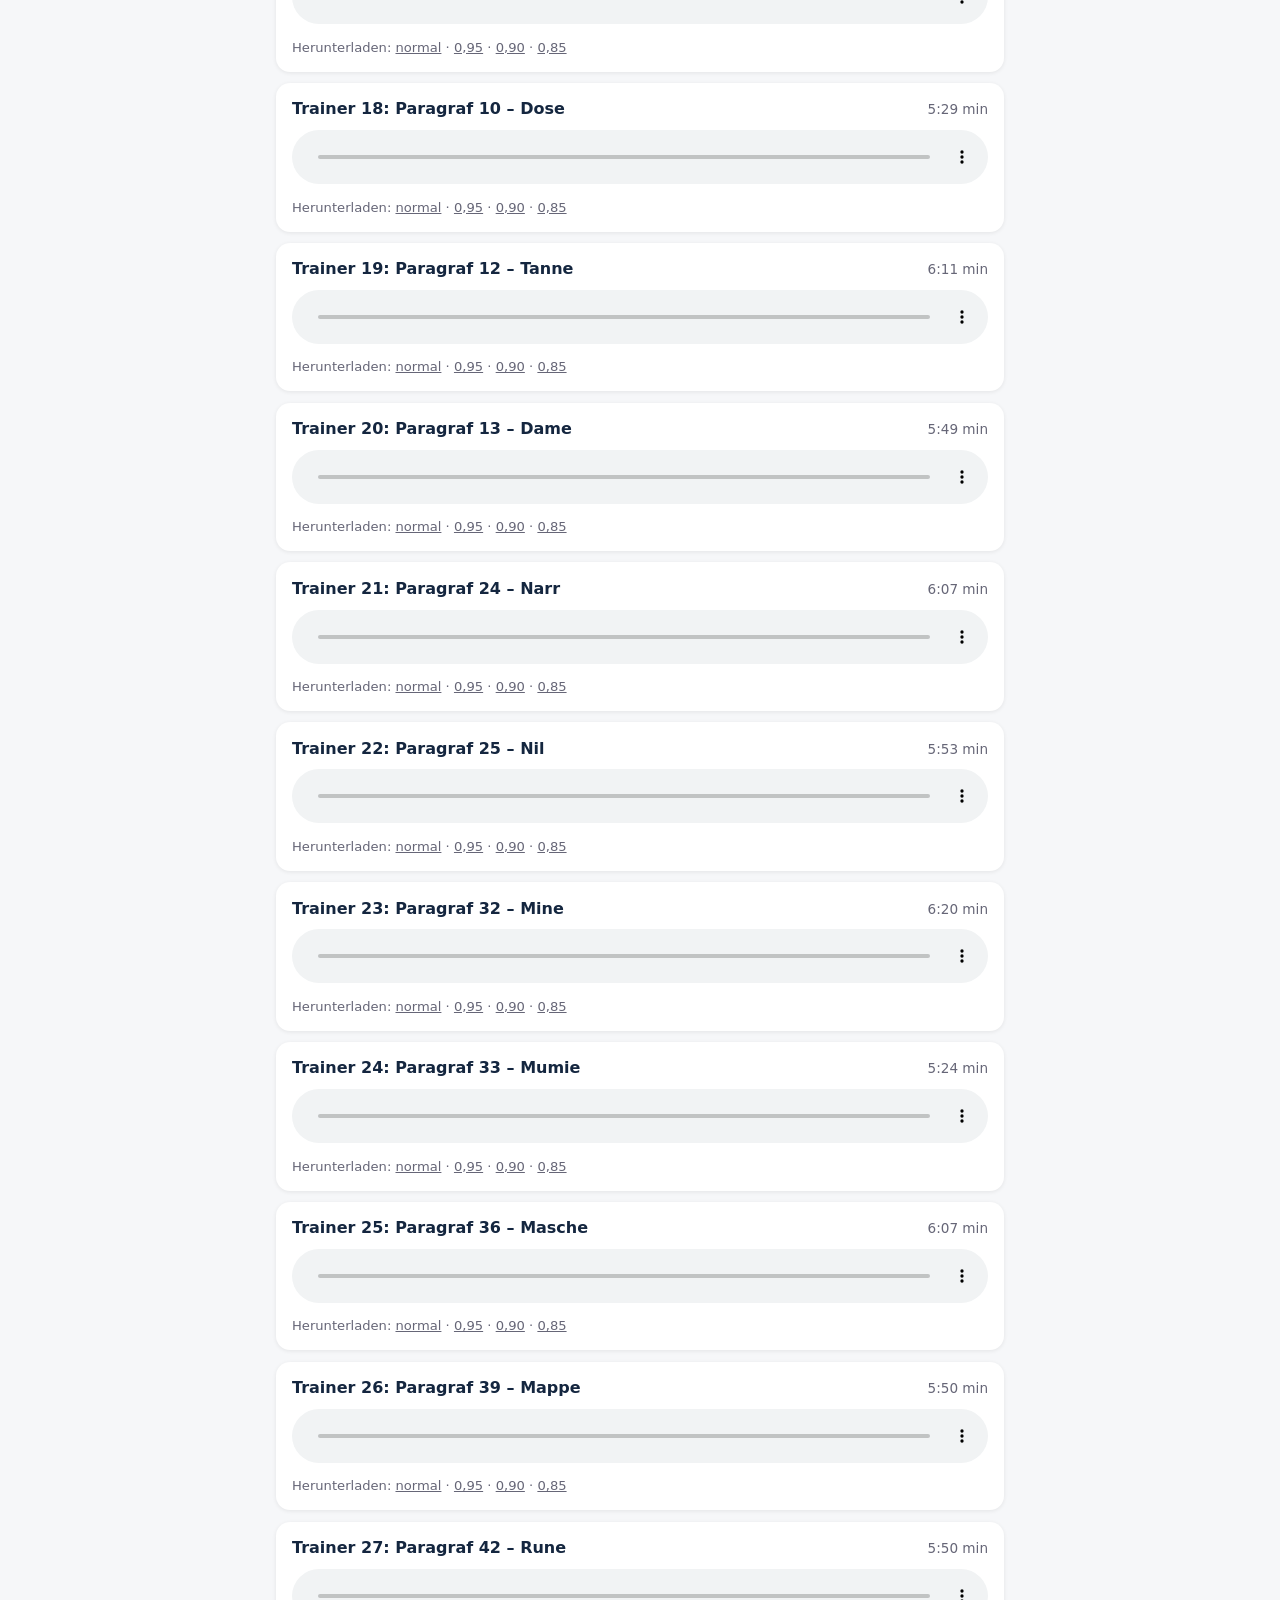
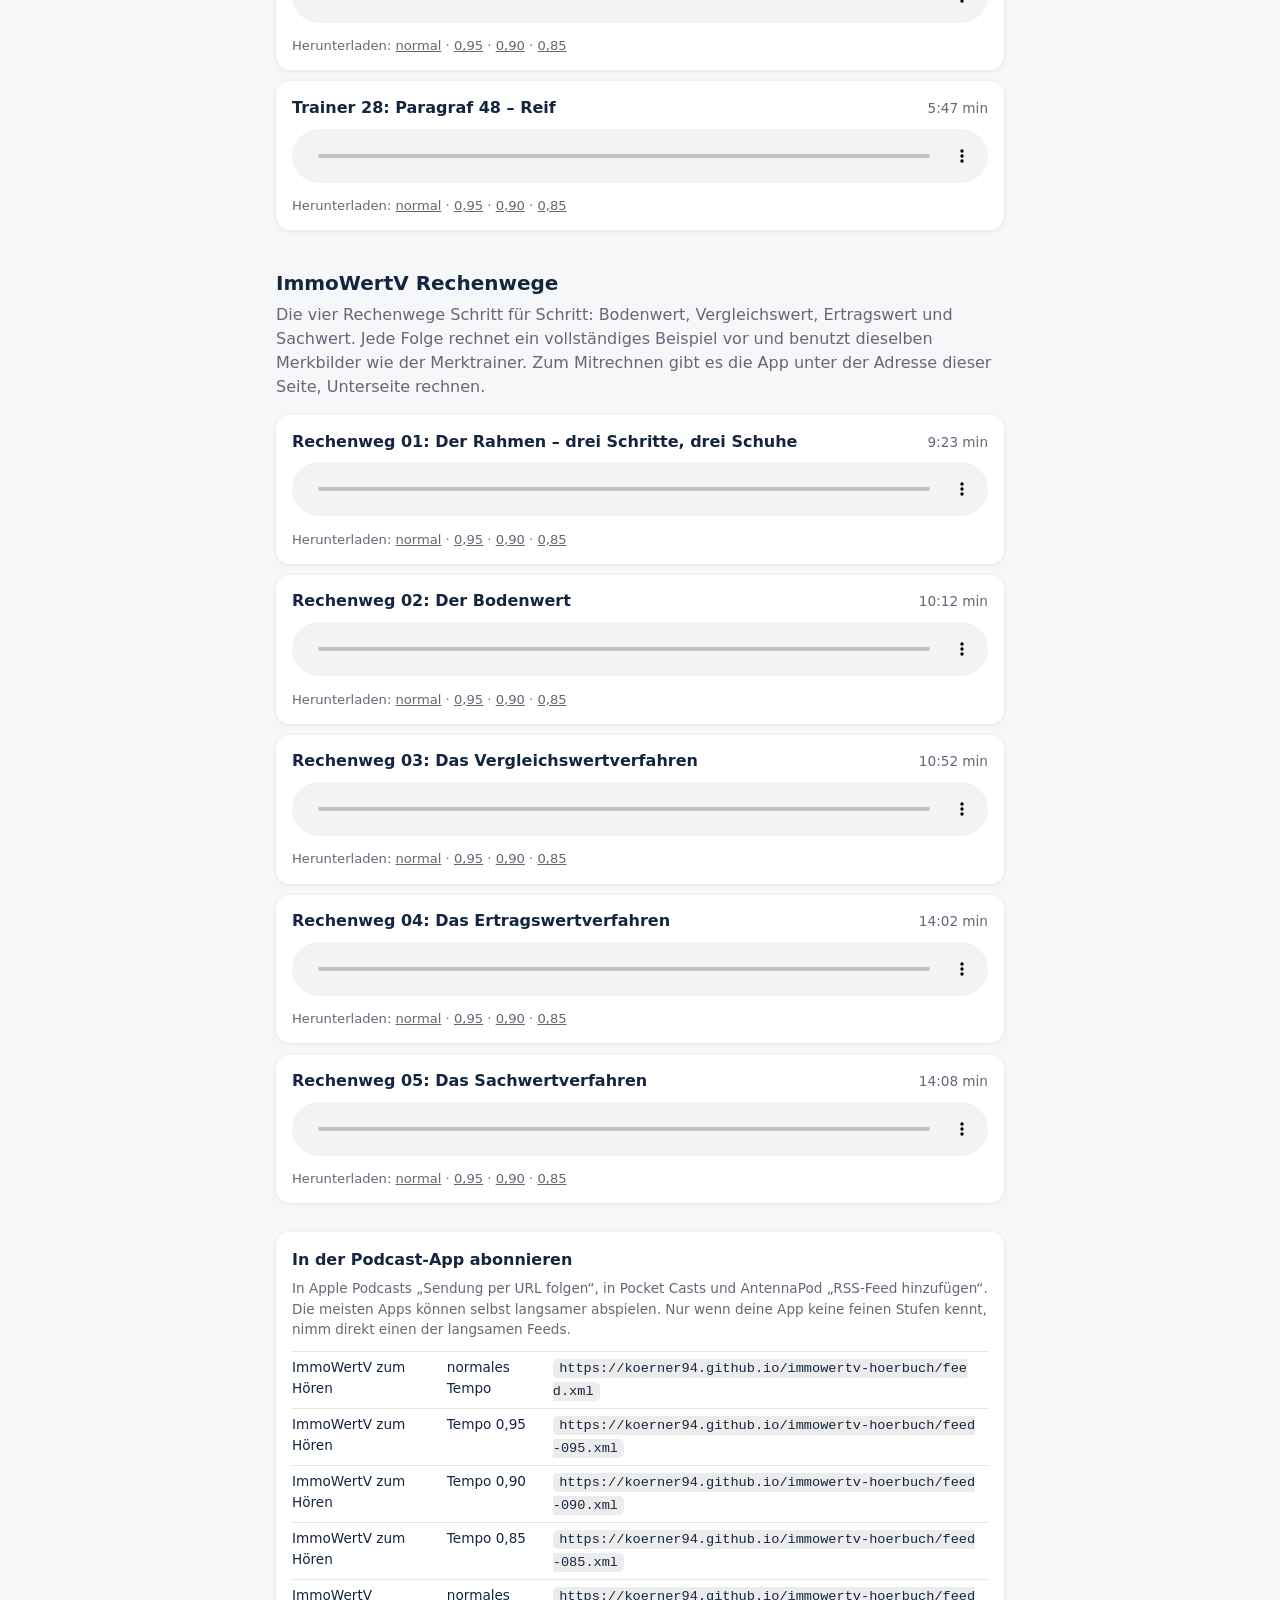
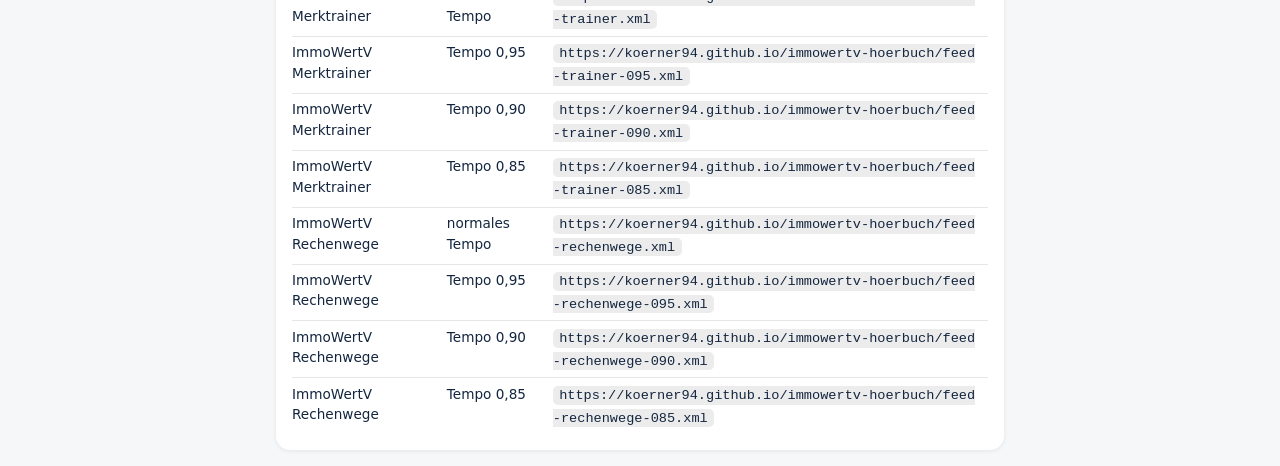
==== commit d78e7ea1: "ImmoWertV zum Hören: Folgen, Merktrainer und Feeds" ====
--- a/index.html
+++ b/index.html
@@ -53,6 +53,15 @@
   </div>
   <p class="hinweis">Gilt sofort für alle Folgen auf dieser Seite, die Tonhöhe bleibt gleich. Deine Wahl wird gemerkt.</p>
 </div>
+
+<div class="block" style="margin-top:0">
+  <b>Zum Mitrechnen: die App Rechenwege</b>
+  <p class="hinweis" style="margin:.4rem 0 .7rem">Dieselben Merkbilder, dieselben Zahlen, aber zum Selbermachen: Bodenwert,
+  Vergleichswert, Ertragswert und Sachwert Schritt für Schritt, mit Erklärung und Fundstelle neben jedem Wert.
+  Die Stützen verschwinden von Stufe zu Stufe, dazu kommen Abfrage-Karten mit verteiltem Wiederholen.
+  Läuft auch ohne Netz und kann auf den Startbildschirm gelegt werden.</p>
+  <p style="margin:0"><a href="rechnen/" style="font-weight:600">rechnen – App öffnen</a></p>
+</div>
 <h2>ImmoWertV zum Hören</h2>
 <p class="sub">Lern-Hörbuch zur Immobilienwertermittlungsverordnung für die Fahrt. 17 Folgen entlang der Verordnung, jede mit Beispielen, Merksätzen und einer Abfrage am Ende. Grundlage ist der amtliche Text auf gesetze-im-internet.de.</p>
 <ul>
@@ -419,6 +428,50 @@
         &middot; <a href="trainer-28-095.mp3" download>0,95</a>
         &middot; <a href="trainer-28-090.mp3" download>0,90</a>
         &middot; <a href="trainer-28-085.mp3" download>0,85</a></div>
+    </li>
+</ul>
+<h2>ImmoWertV Rechenwege</h2>
+<p class="sub">Die vier Rechenwege Schritt für Schritt: Bodenwert, Vergleichswert, Ertragswert und Sachwert. Jede Folge rechnet ein vollständiges Beispiel vor und benutzt dieselben Merkbilder wie der Merktrainer. Zum Mitrechnen gibt es die App unter der Adresse dieser Seite, Unterseite rechnen.</p>
+<ul>
+    <li>
+      <div class="kopf"><span class="t">Rechenweg 01: Der Rahmen – drei Schritte, drei Schuhe</span><span class="d" data-basis="563">9:23 min</span></div>
+      <audio controls preload="none" src="rechenwege-01.mp3"></audio>
+      <div class="dl">Herunterladen: <a href="rechenwege-01.mp3" download>normal</a>
+        &middot; <a href="rechenwege-01-095.mp3" download>0,95</a>
+        &middot; <a href="rechenwege-01-090.mp3" download>0,90</a>
+        &middot; <a href="rechenwege-01-085.mp3" download>0,85</a></div>
+    </li>
+    <li>
+      <div class="kopf"><span class="t">Rechenweg 02: Der Bodenwert</span><span class="d" data-basis="612">10:12 min</span></div>
+      <audio controls preload="none" src="rechenwege-02.mp3"></audio>
+      <div class="dl">Herunterladen: <a href="rechenwege-02.mp3" download>normal</a>
+        &middot; <a href="rechenwege-02-095.mp3" download>0,95</a>
+        &middot; <a href="rechenwege-02-090.mp3" download>0,90</a>
+        &middot; <a href="rechenwege-02-085.mp3" download>0,85</a></div>
+    </li>
+    <li>
+      <div class="kopf"><span class="t">Rechenweg 03: Das Vergleichswertverfahren</span><span class="d" data-basis="652">10:52 min</span></div>
+      <audio controls preload="none" src="rechenwege-03.mp3"></audio>
+      <div class="dl">Herunterladen: <a href="rechenwege-03.mp3" download>normal</a>
+        &middot; <a href="rechenwege-03-095.mp3" download>0,95</a>
+        &middot; <a href="rechenwege-03-090.mp3" download>0,90</a>
+        &middot; <a href="rechenwege-03-085.mp3" download>0,85</a></div>
+    </li>
+    <li>
+      <div class="kopf"><span class="t">Rechenweg 04: Das Ertragswertverfahren</span><span class="d" data-basis="842">14:02 min</span></div>
+      <audio controls preload="none" src="rechenwege-04.mp3"></audio>
+      <div class="dl">Herunterladen: <a href="rechenwege-04.mp3" download>normal</a>
+        &middot; <a href="rechenwege-04-095.mp3" download>0,95</a>
+        &middot; <a href="rechenwege-04-090.mp3" download>0,90</a>
+        &middot; <a href="rechenwege-04-085.mp3" download>0,85</a></div>
+    </li>
+    <li>
+      <div class="kopf"><span class="t">Rechenweg 05: Das Sachwertverfahren</span><span class="d" data-basis="848">14:08 min</span></div>
+      <audio controls preload="none" src="rechenwege-05.mp3"></audio>
+      <div class="dl">Herunterladen: <a href="rechenwege-05.mp3" download>normal</a>
+        &middot; <a href="rechenwege-05-095.mp3" download>0,95</a>
+        &middot; <a href="rechenwege-05-090.mp3" download>0,90</a>
+        &middot; <a href="rechenwege-05-085.mp3" download>0,85</a></div>
     </li>
 </ul>
 <div class="block">
@@ -434,6 +487,10 @@
       <tr><td>ImmoWertV Merktrainer</td><td>Tempo 0,95</td><td><code>https://koerner94.github.io/immowertv-hoerbuch/feed-trainer-095.xml</code></td></tr>
       <tr><td>ImmoWertV Merktrainer</td><td>Tempo 0,90</td><td><code>https://koerner94.github.io/immowertv-hoerbuch/feed-trainer-090.xml</code></td></tr>
       <tr><td>ImmoWertV Merktrainer</td><td>Tempo 0,85</td><td><code>https://koerner94.github.io/immowertv-hoerbuch/feed-trainer-085.xml</code></td></tr>
+      <tr><td>ImmoWertV Rechenwege</td><td>normales Tempo</td><td><code>https://koerner94.github.io/immowertv-hoerbuch/feed-rechenwege.xml</code></td></tr>
+      <tr><td>ImmoWertV Rechenwege</td><td>Tempo 0,95</td><td><code>https://koerner94.github.io/immowertv-hoerbuch/feed-rechenwege-095.xml</code></td></tr>
+      <tr><td>ImmoWertV Rechenwege</td><td>Tempo 0,90</td><td><code>https://koerner94.github.io/immowertv-hoerbuch/feed-rechenwege-090.xml</code></td></tr>
+      <tr><td>ImmoWertV Rechenwege</td><td>Tempo 0,85</td><td><code>https://koerner94.github.io/immowertv-hoerbuch/feed-rechenwege-085.xml</code></td></tr>
   </table>
 </div>
 
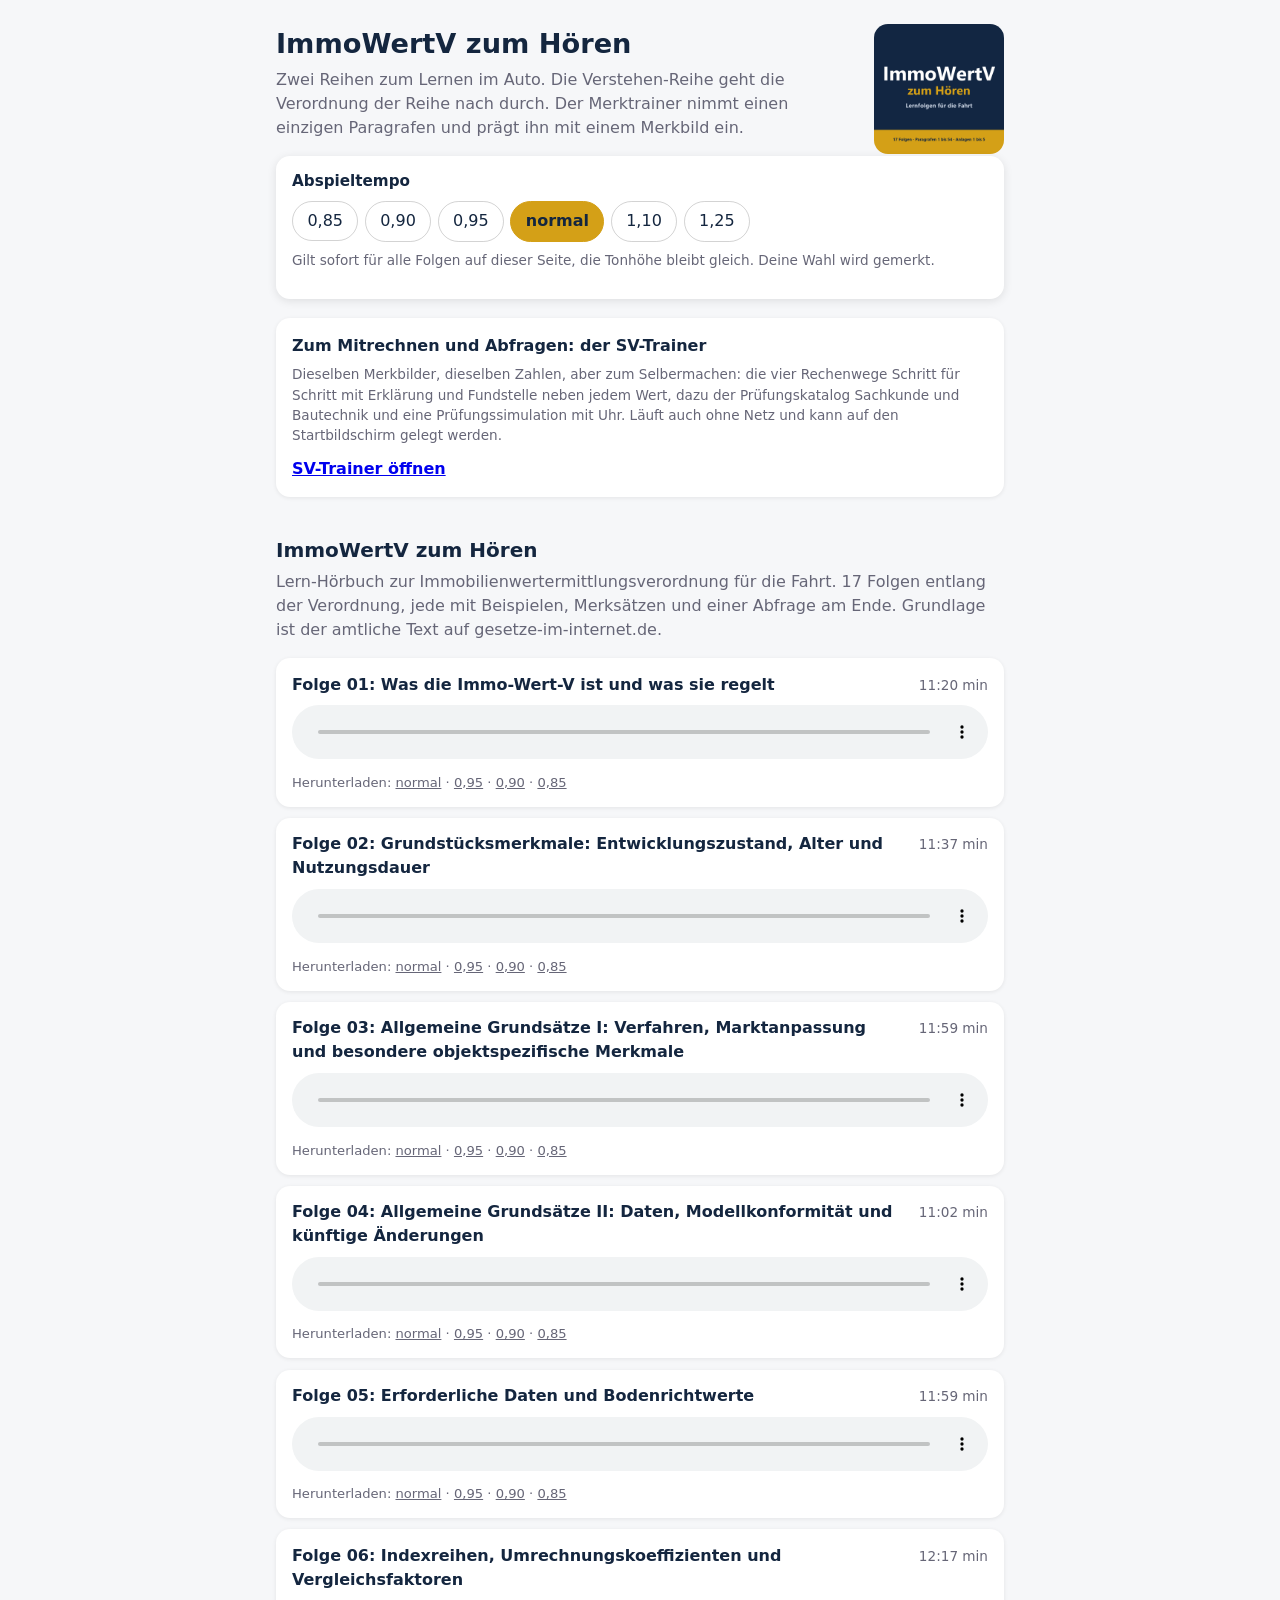
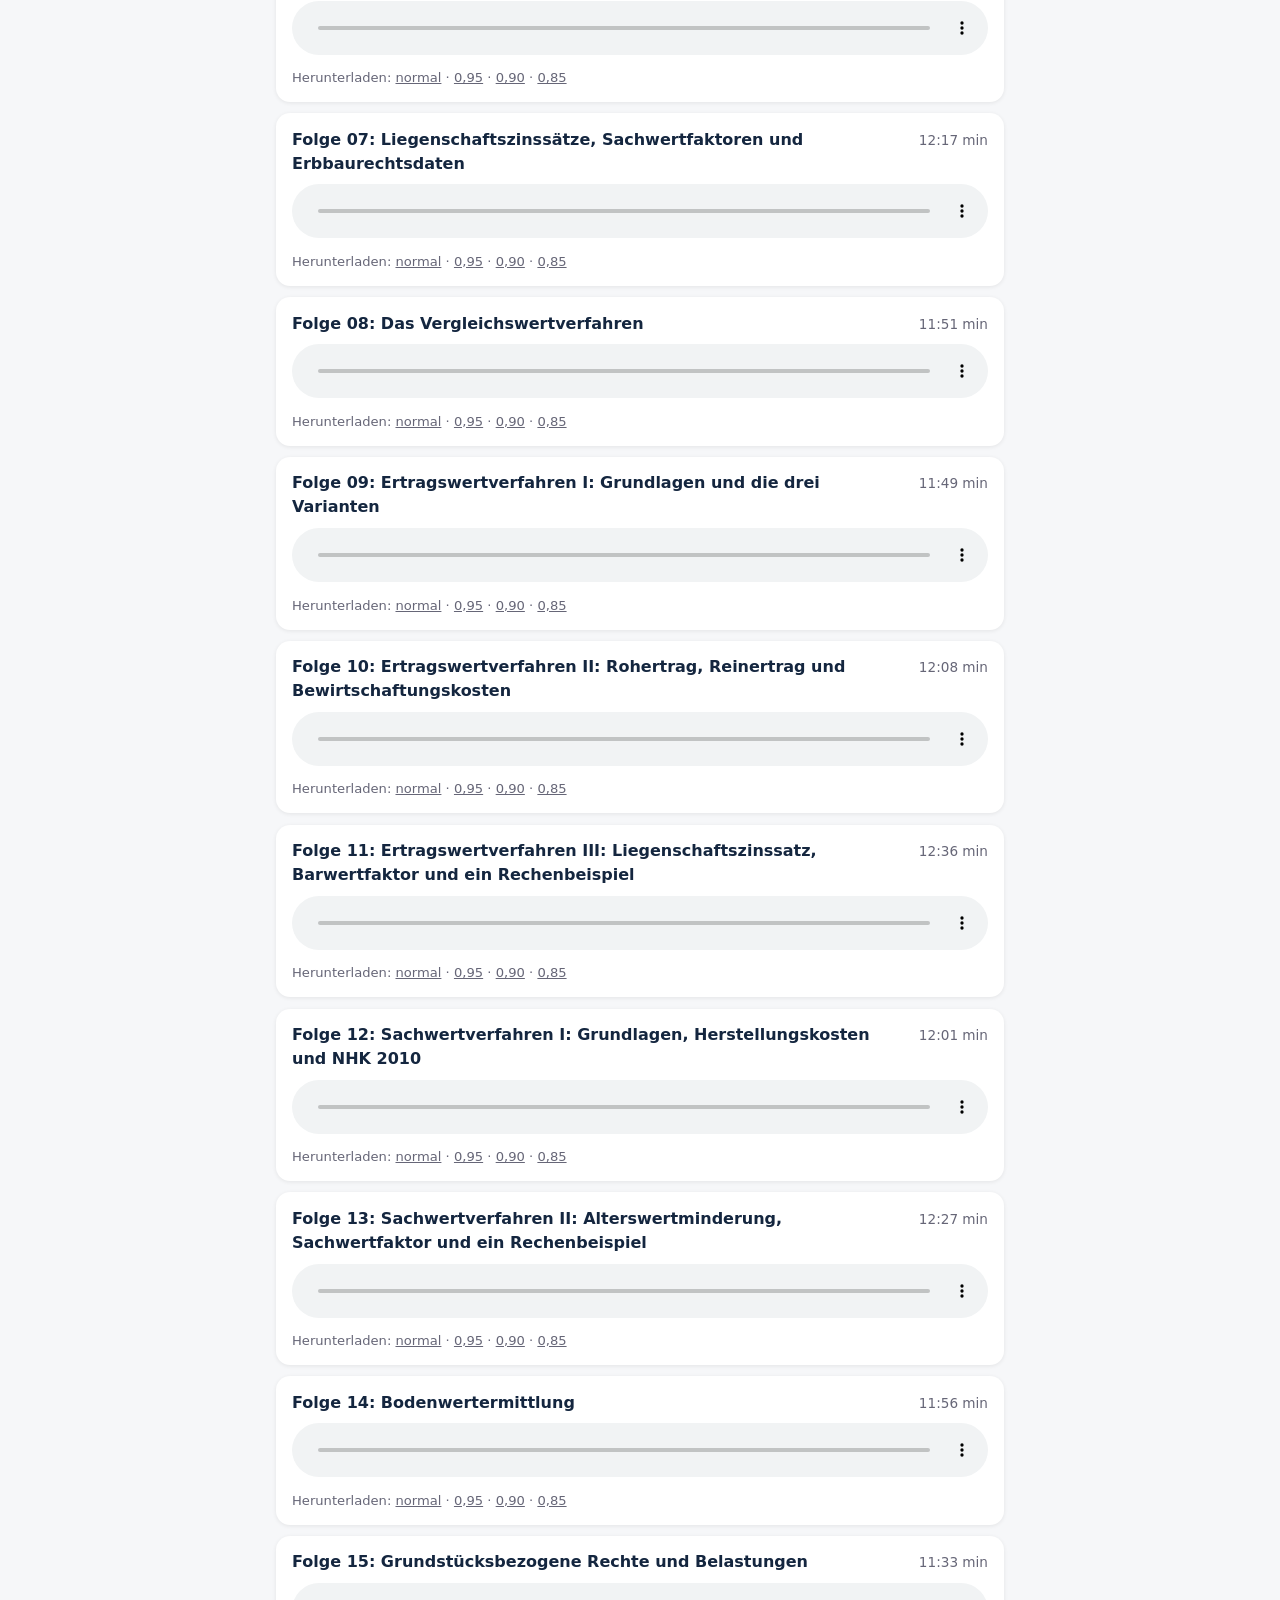
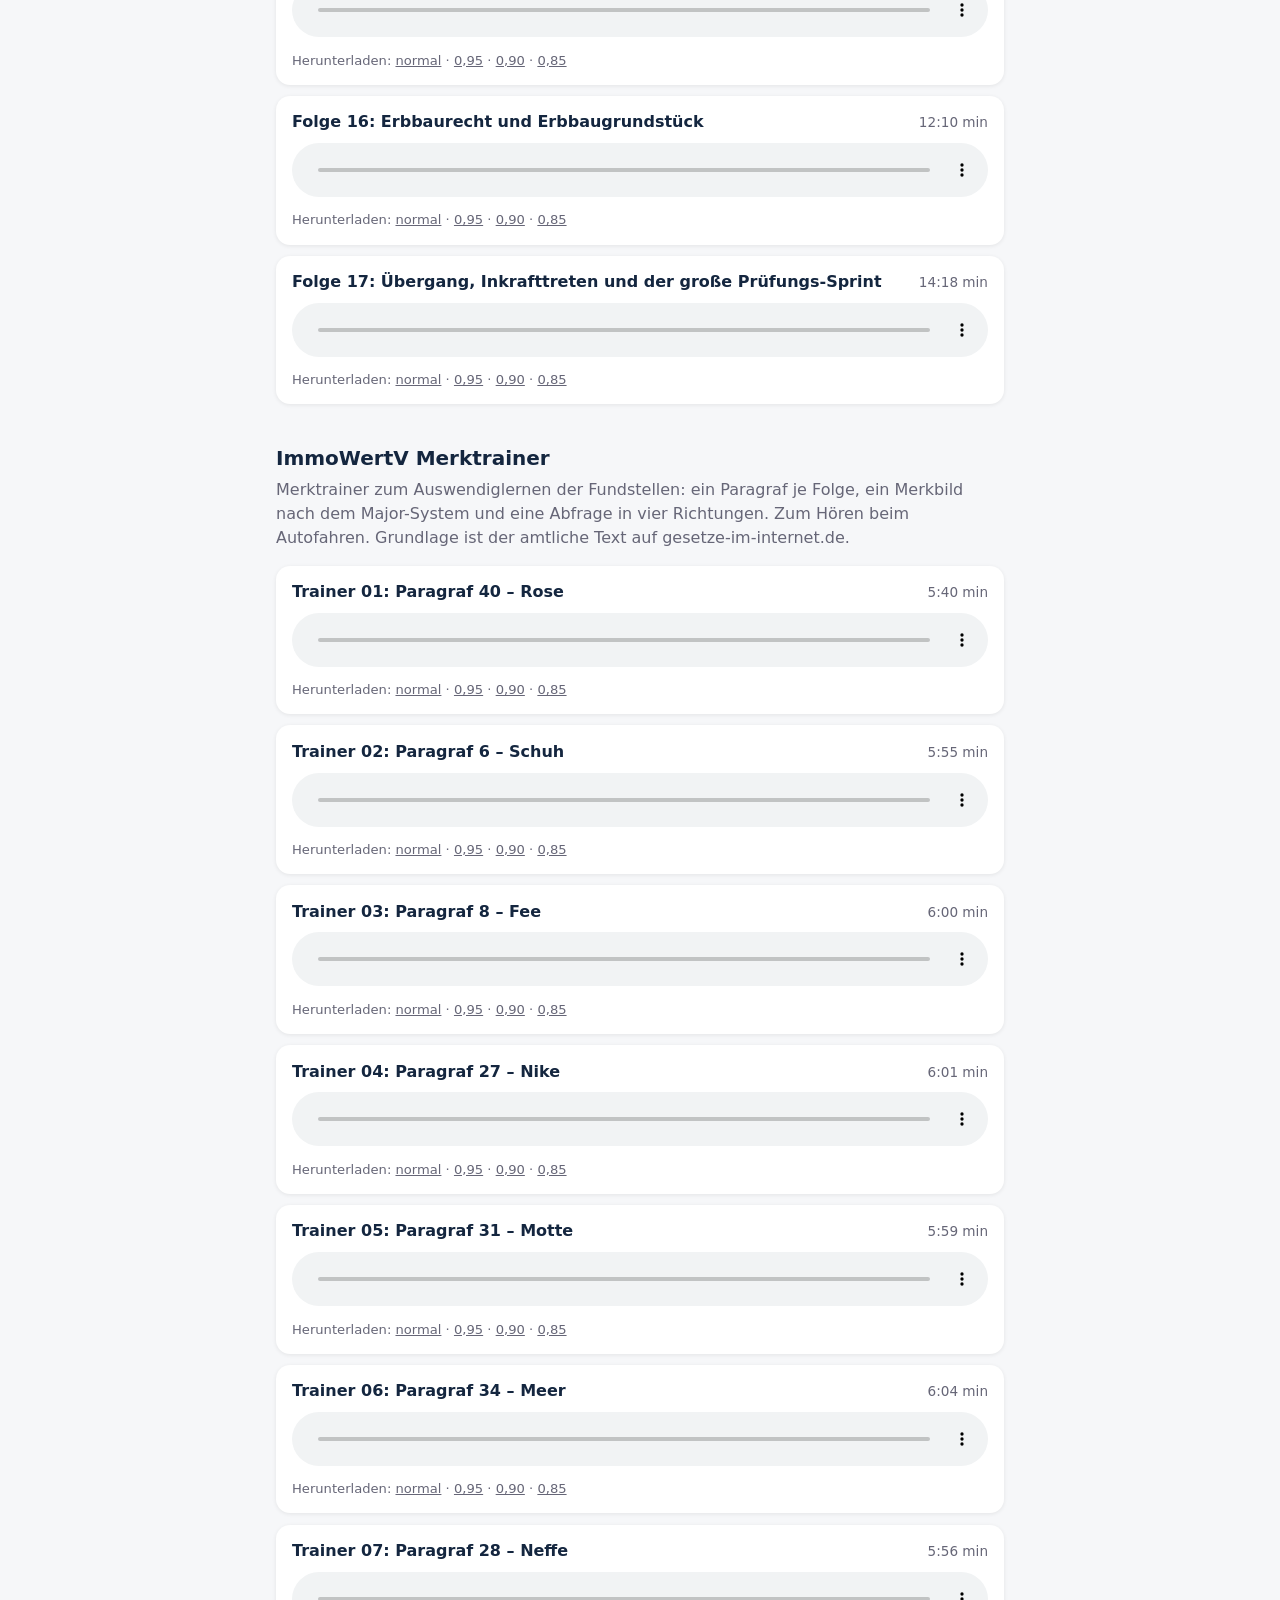
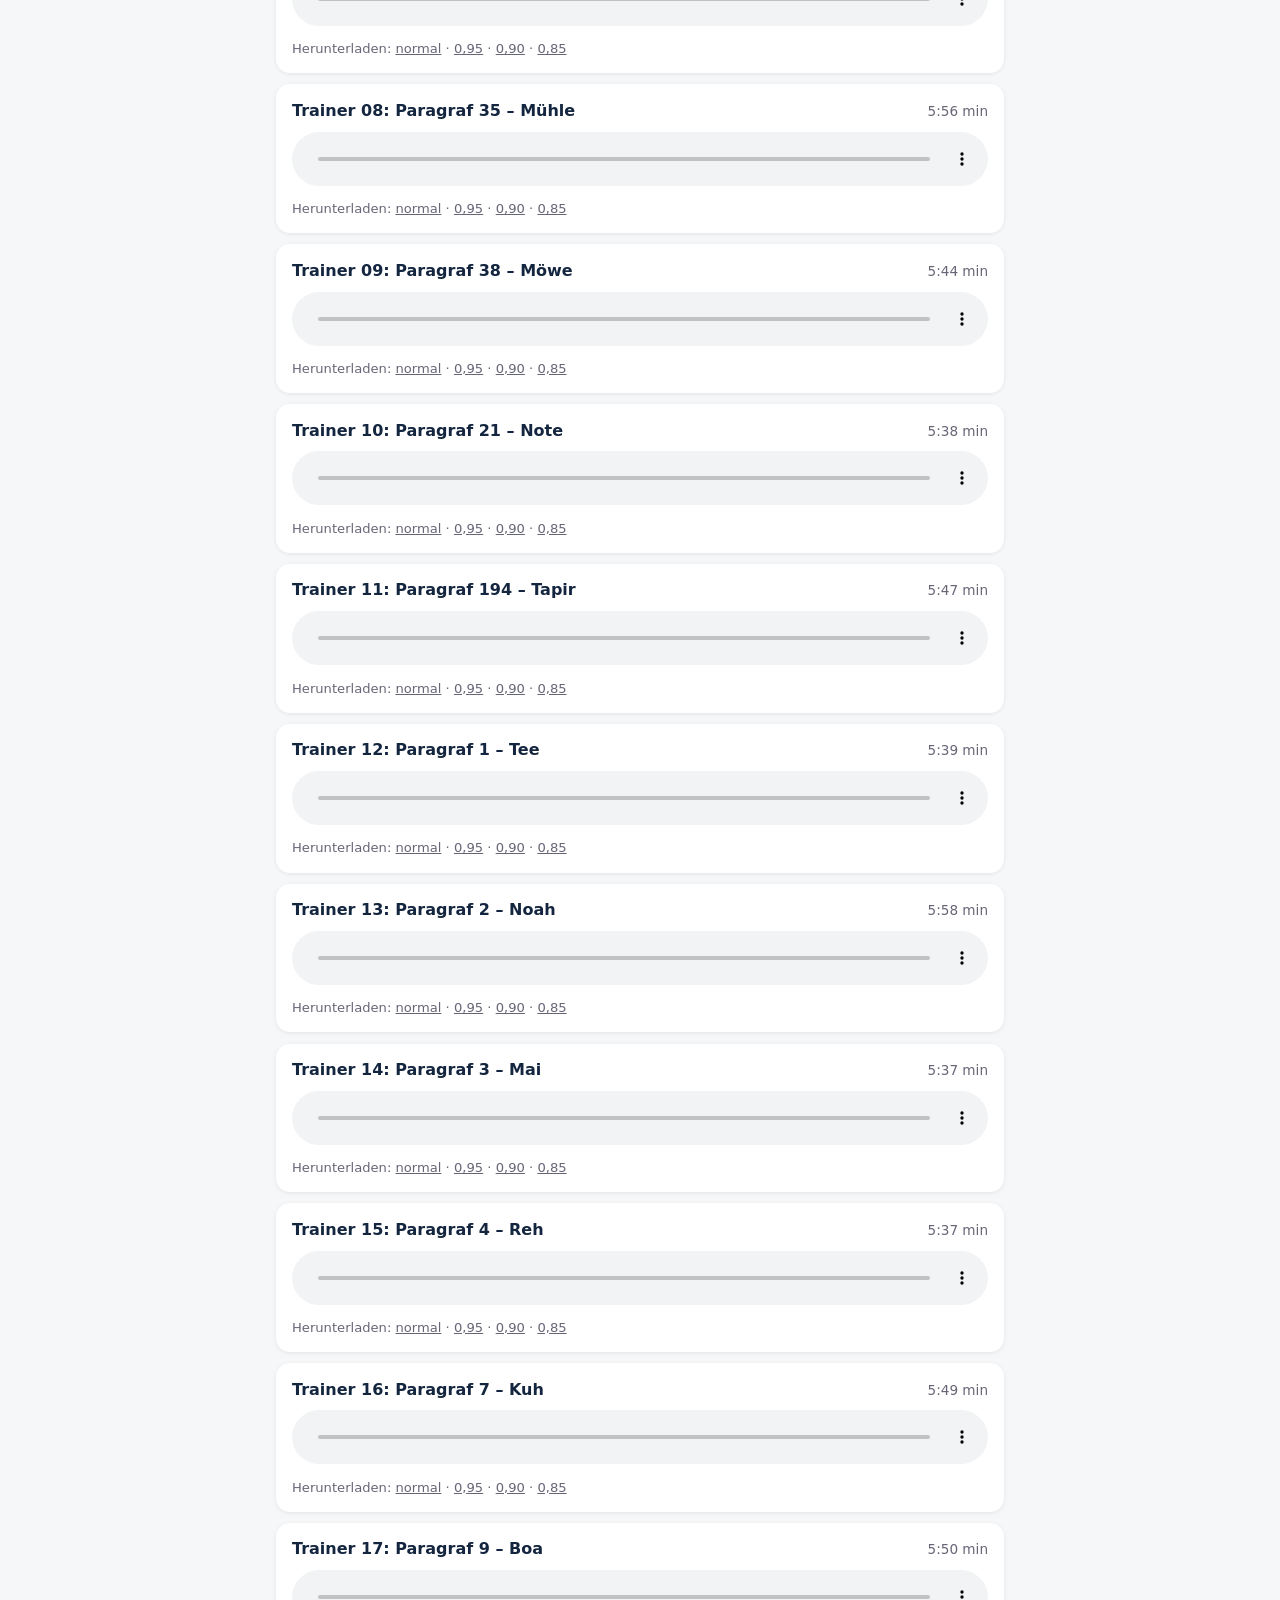
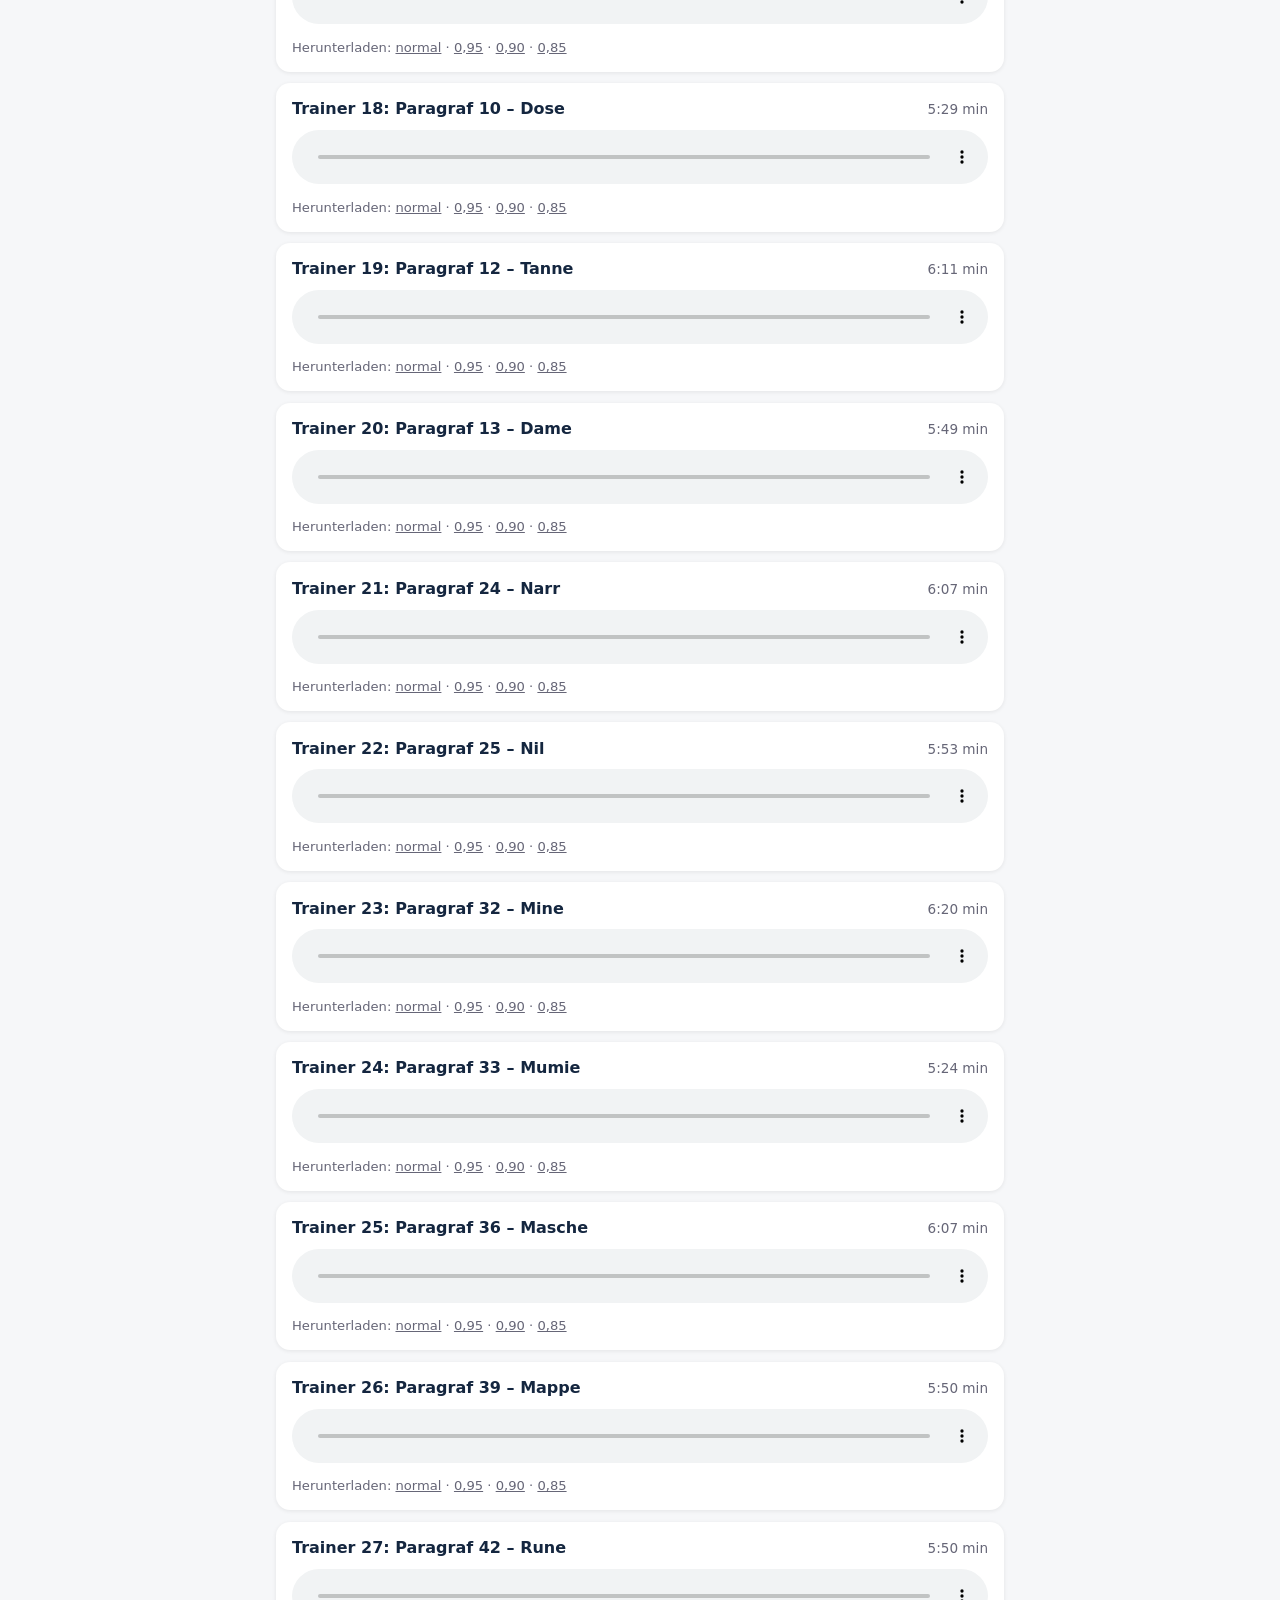
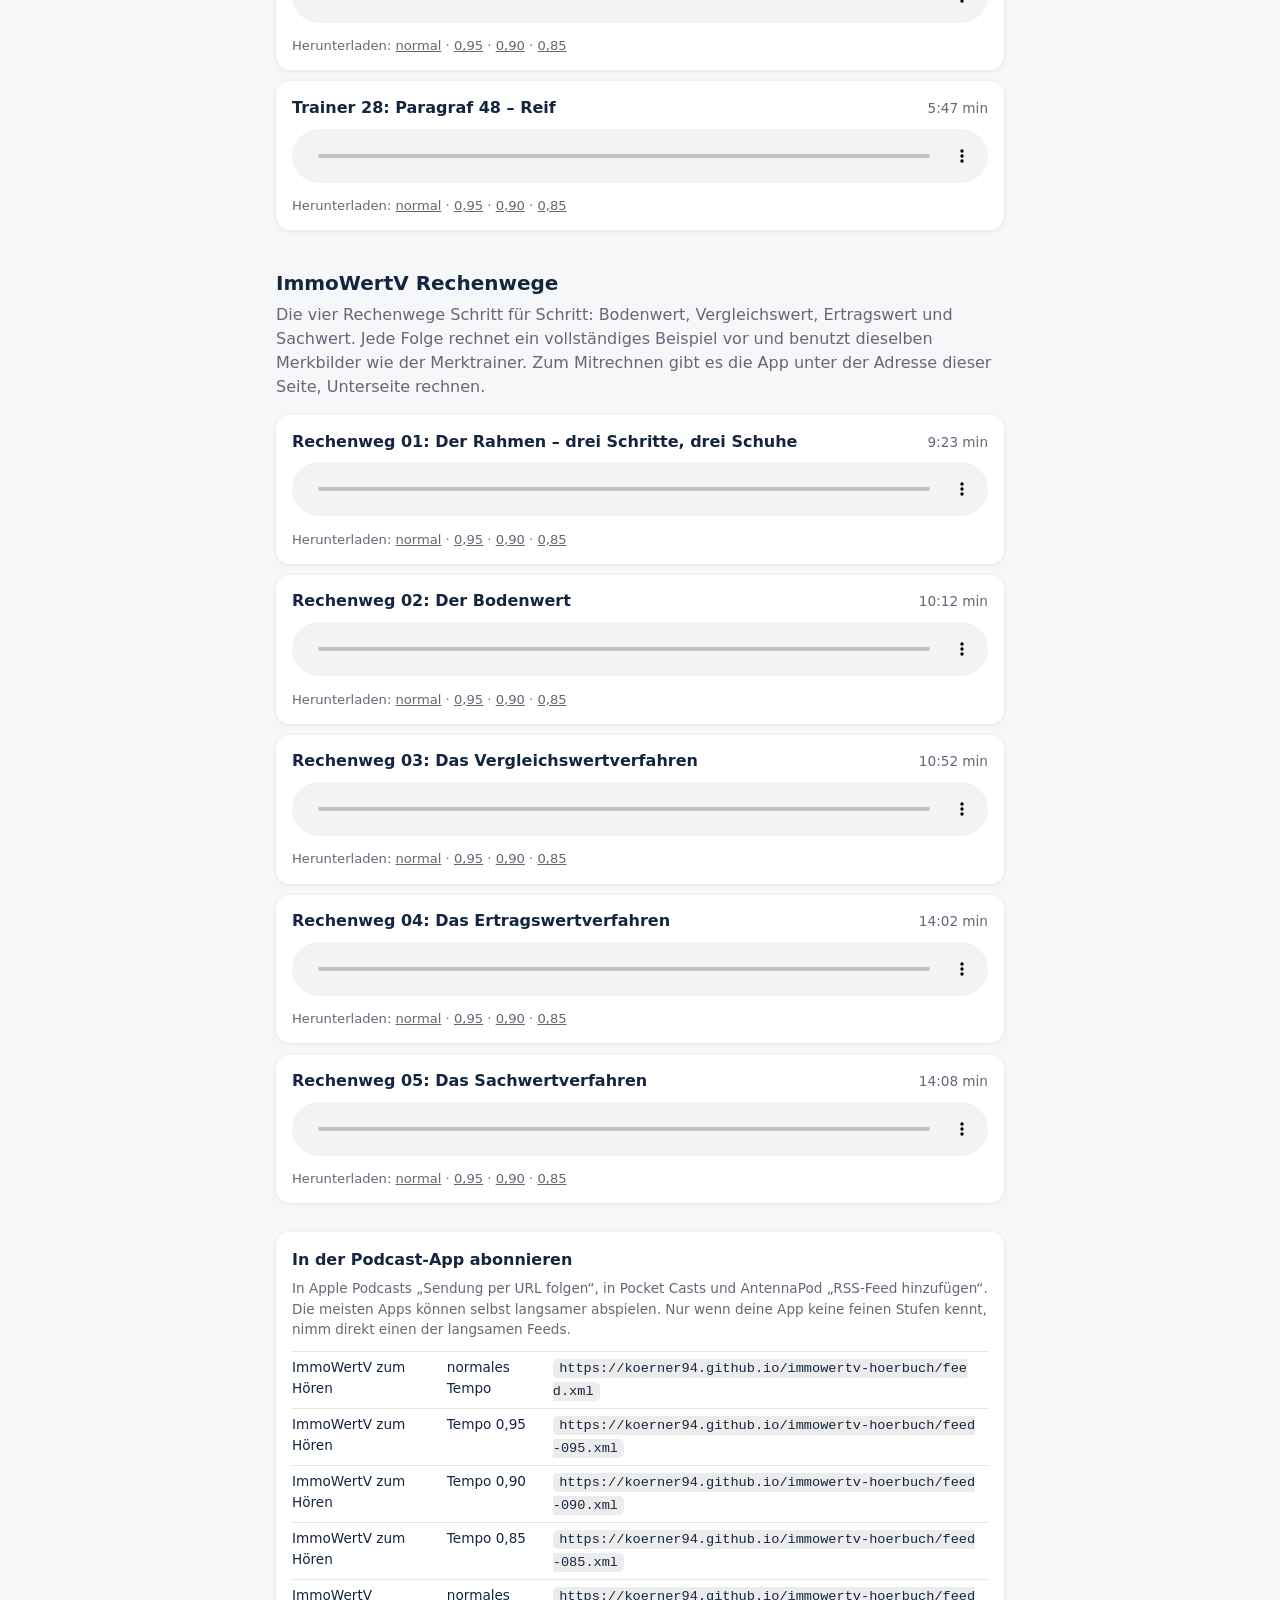
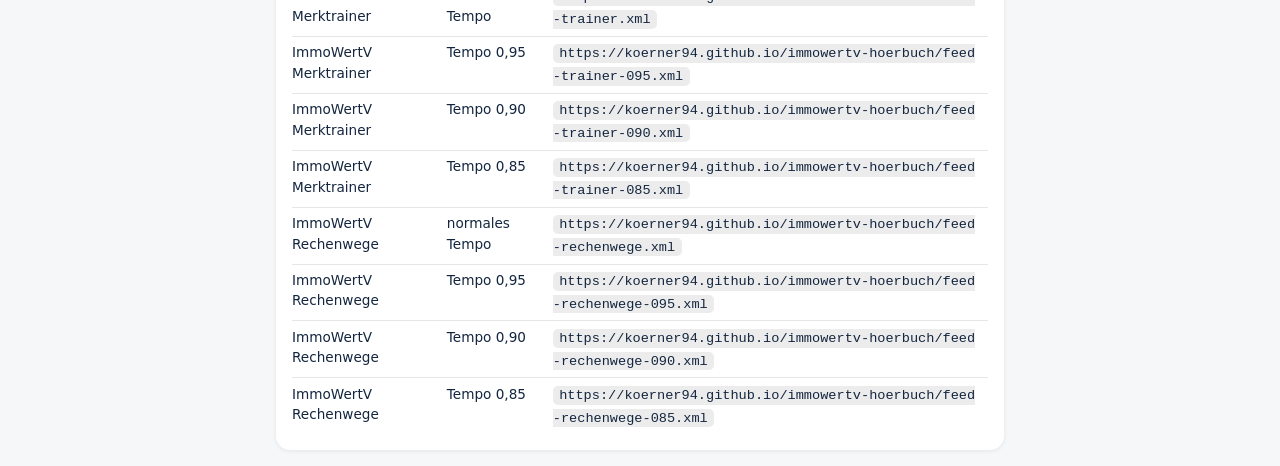
==== commit a9ebcd5d: "ImmoWertV zum Hören: Folgen, Merktrainer und Feeds" ====
--- a/index.html
+++ b/index.html
@@ -55,12 +55,12 @@
 </div>
 
 <div class="block" style="margin-top:0">
-  <b>Zum Mitrechnen: die App Rechenwege</b>
-  <p class="hinweis" style="margin:.4rem 0 .7rem">Dieselben Merkbilder, dieselben Zahlen, aber zum Selbermachen: Bodenwert,
-  Vergleichswert, Ertragswert und Sachwert Schritt für Schritt, mit Erklärung und Fundstelle neben jedem Wert.
-  Die Stützen verschwinden von Stufe zu Stufe, dazu kommen Abfrage-Karten mit verteiltem Wiederholen.
+  <b>Zum Mitrechnen und Abfragen: der SV-Trainer</b>
+  <p class="hinweis" style="margin:.4rem 0 .7rem">Dieselben Merkbilder, dieselben Zahlen, aber zum Selbermachen:
+  die vier Rechenwege Schritt für Schritt mit Erklärung und Fundstelle neben jedem Wert, dazu der
+  Prüfungskatalog Sachkunde und Bautechnik und eine Prüfungssimulation mit Uhr.
   Läuft auch ohne Netz und kann auf den Startbildschirm gelegt werden.</p>
-  <p style="margin:0"><a href="rechnen/" style="font-weight:600">rechnen – App öffnen</a></p>
+  <p style="margin:0"><a href="https://koerner94.github.io/sv-trainer/" style="font-weight:600">SV-Trainer öffnen</a></p>
 </div>
 <h2>ImmoWertV zum Hören</h2>
 <p class="sub">Lern-Hörbuch zur Immobilienwertermittlungsverordnung für die Fahrt. 17 Folgen entlang der Verordnung, jede mit Beispielen, Merksätzen und einer Abfrage am Ende. Grundlage ist der amtliche Text auf gesetze-im-internet.de.</p>
